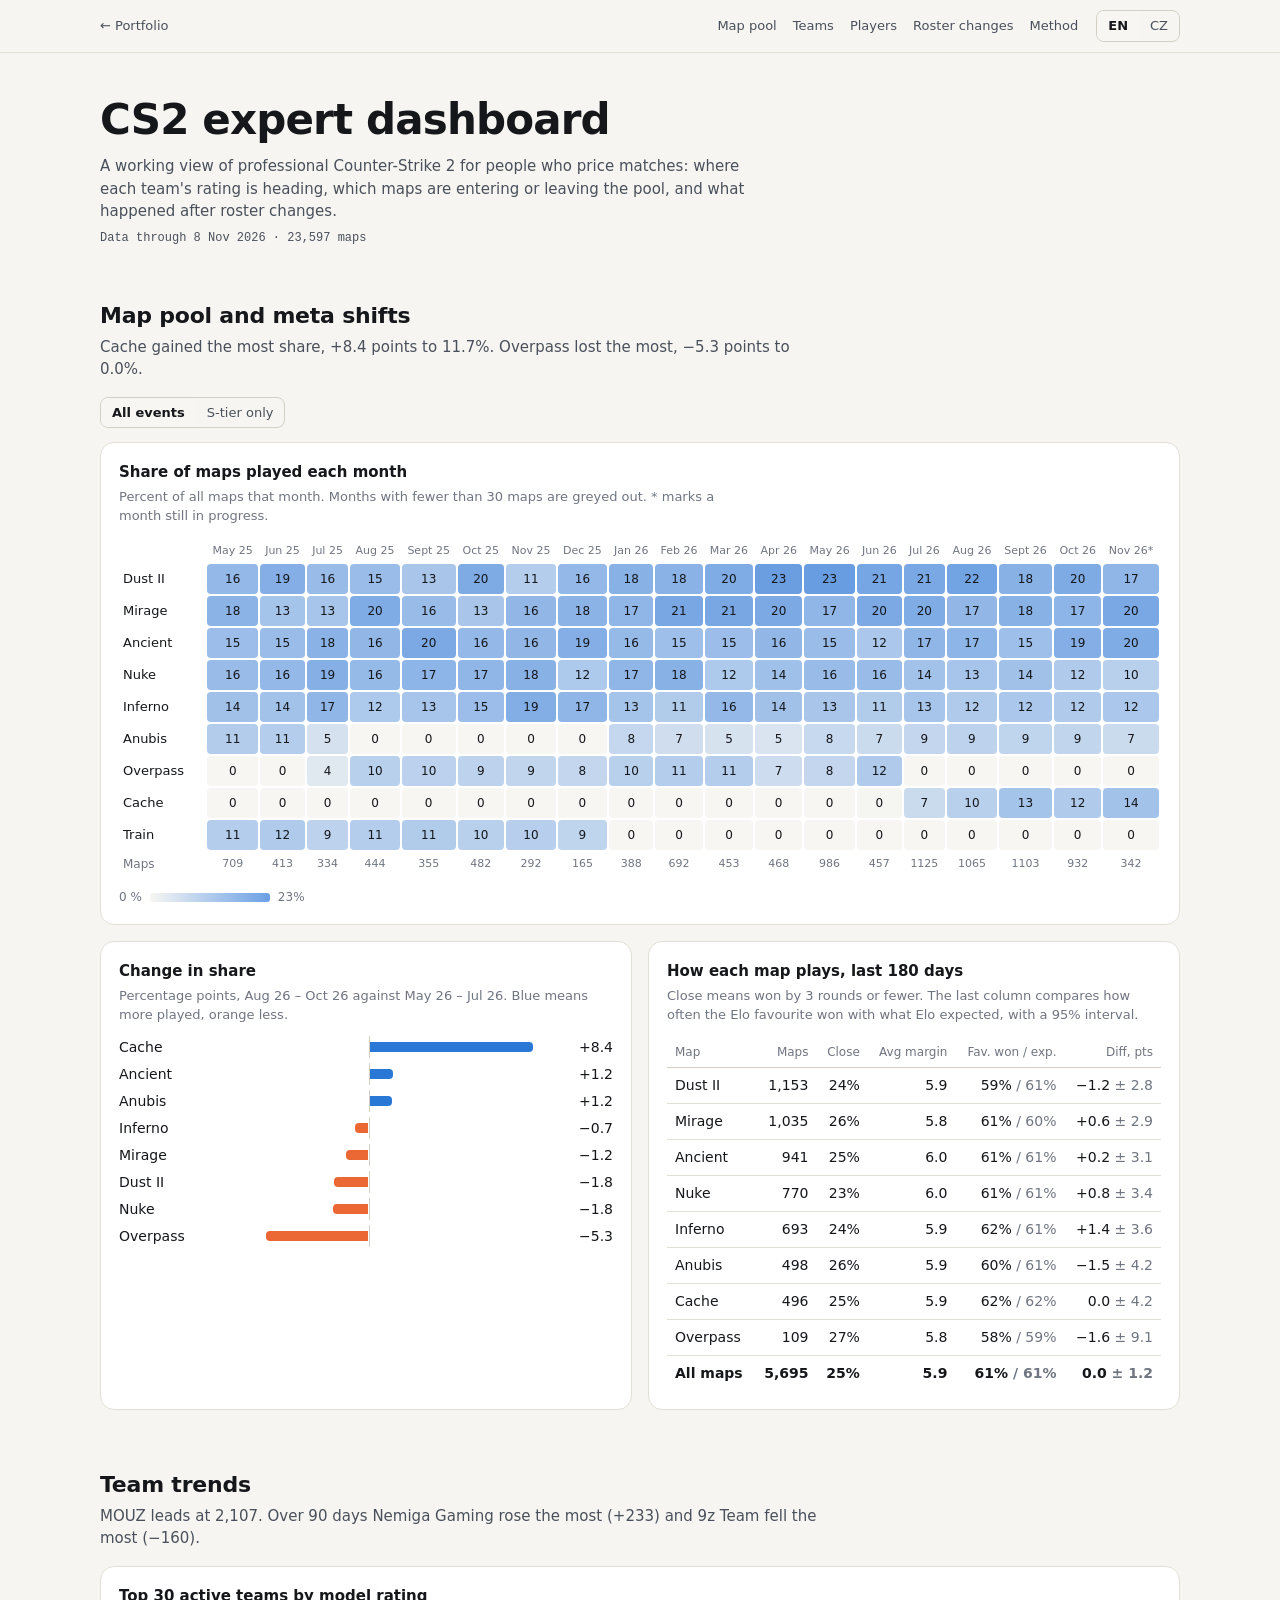
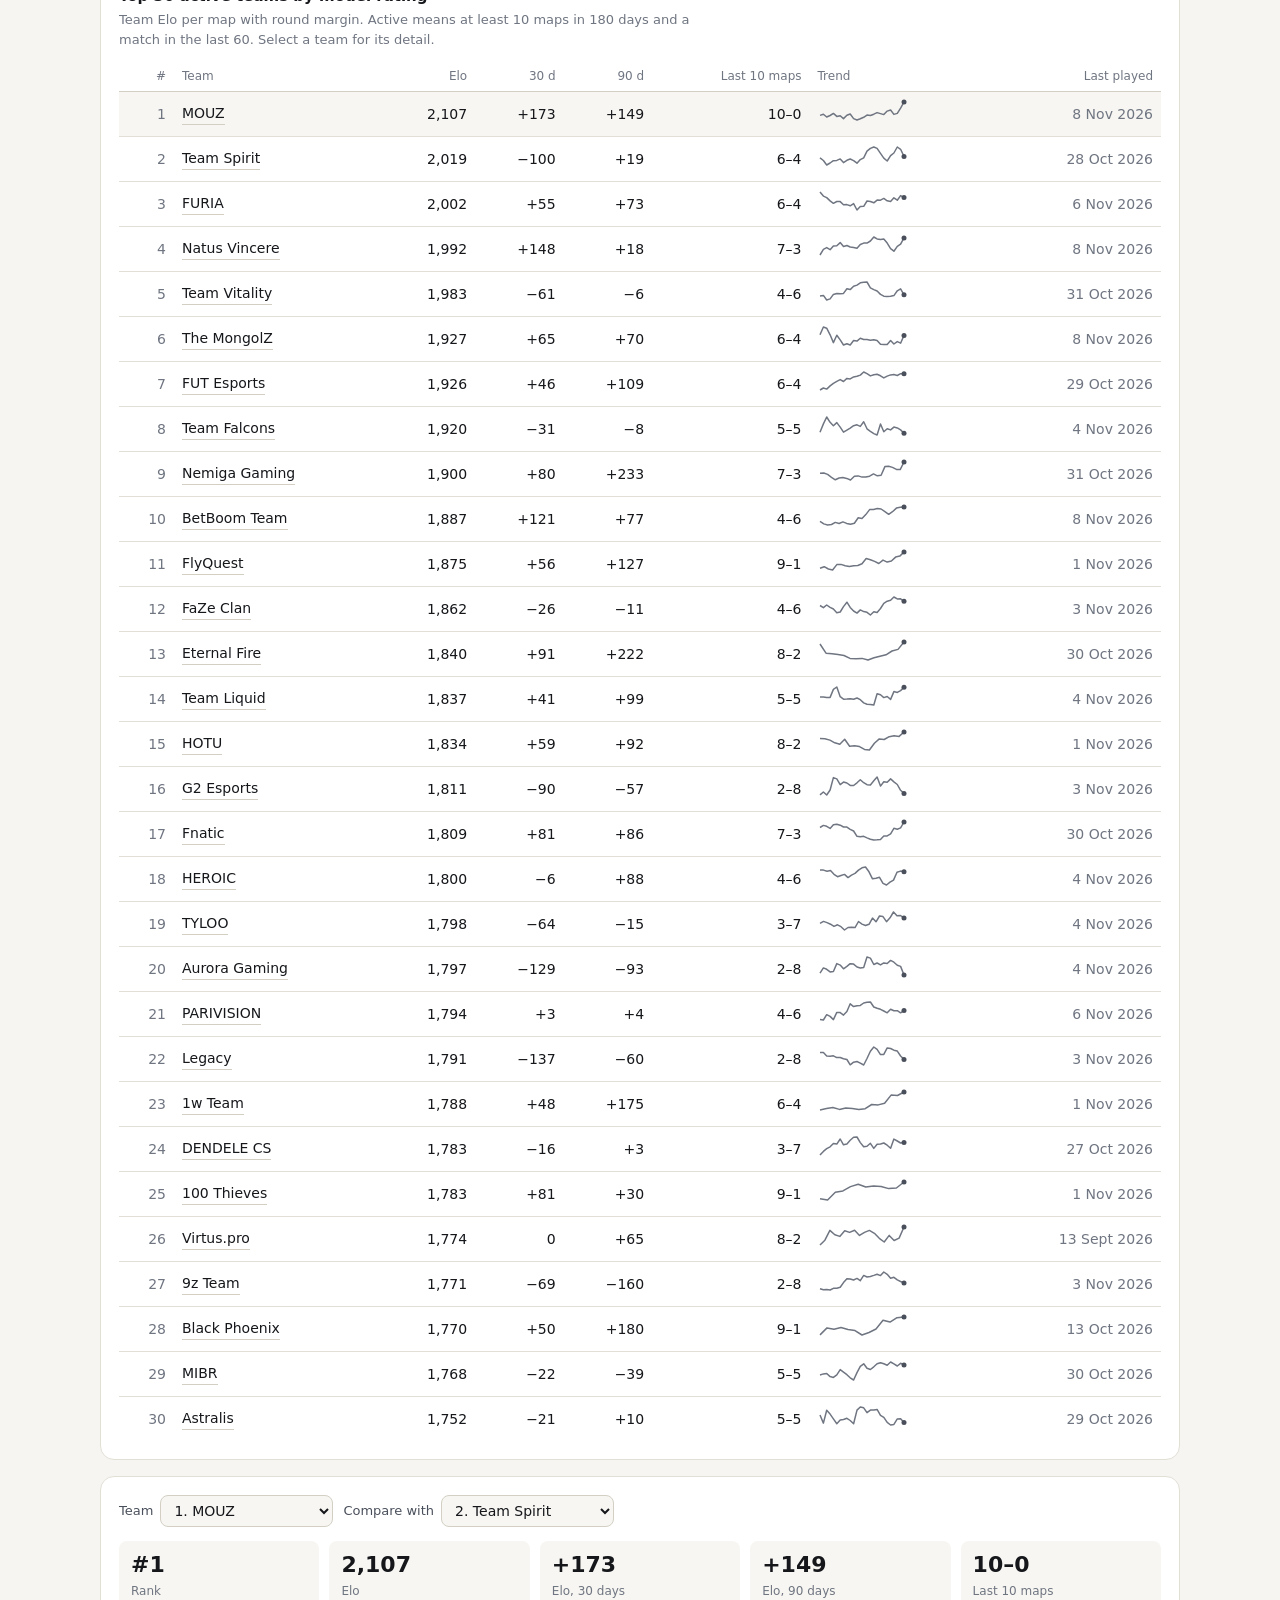
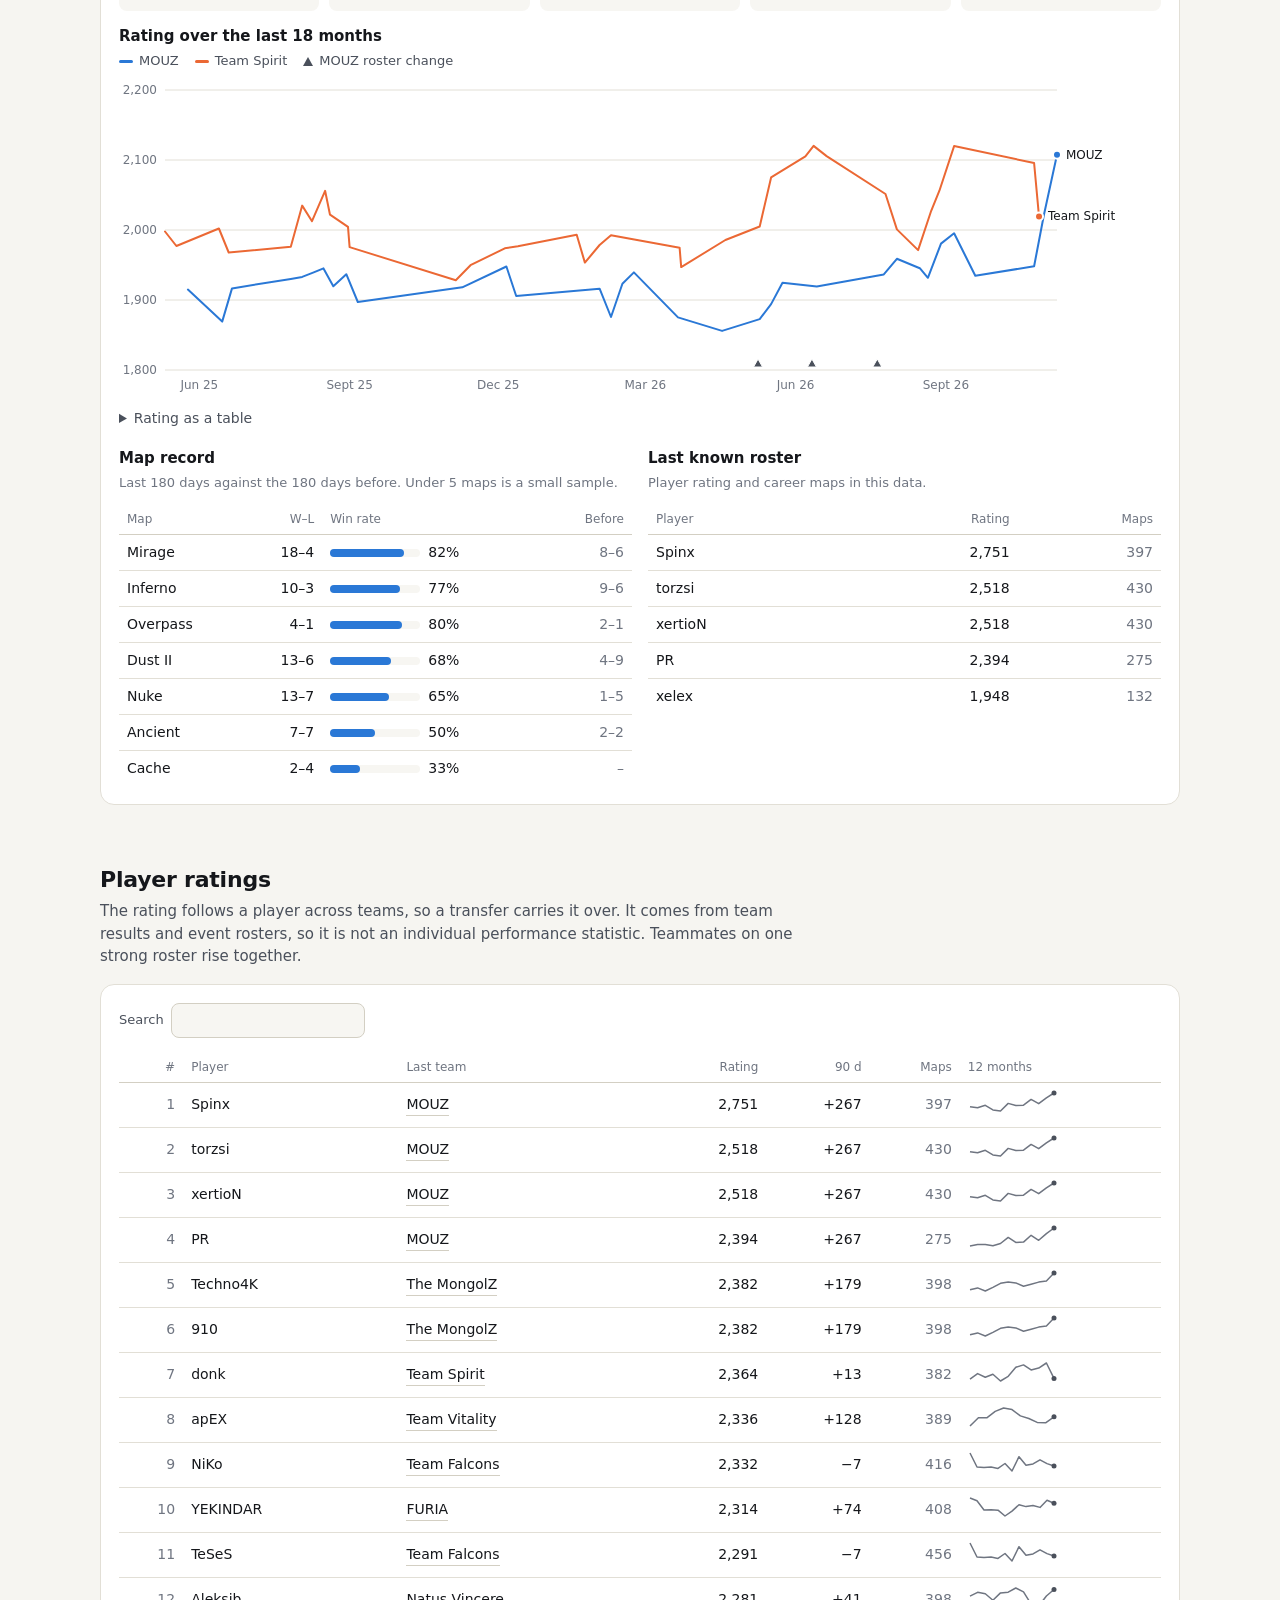
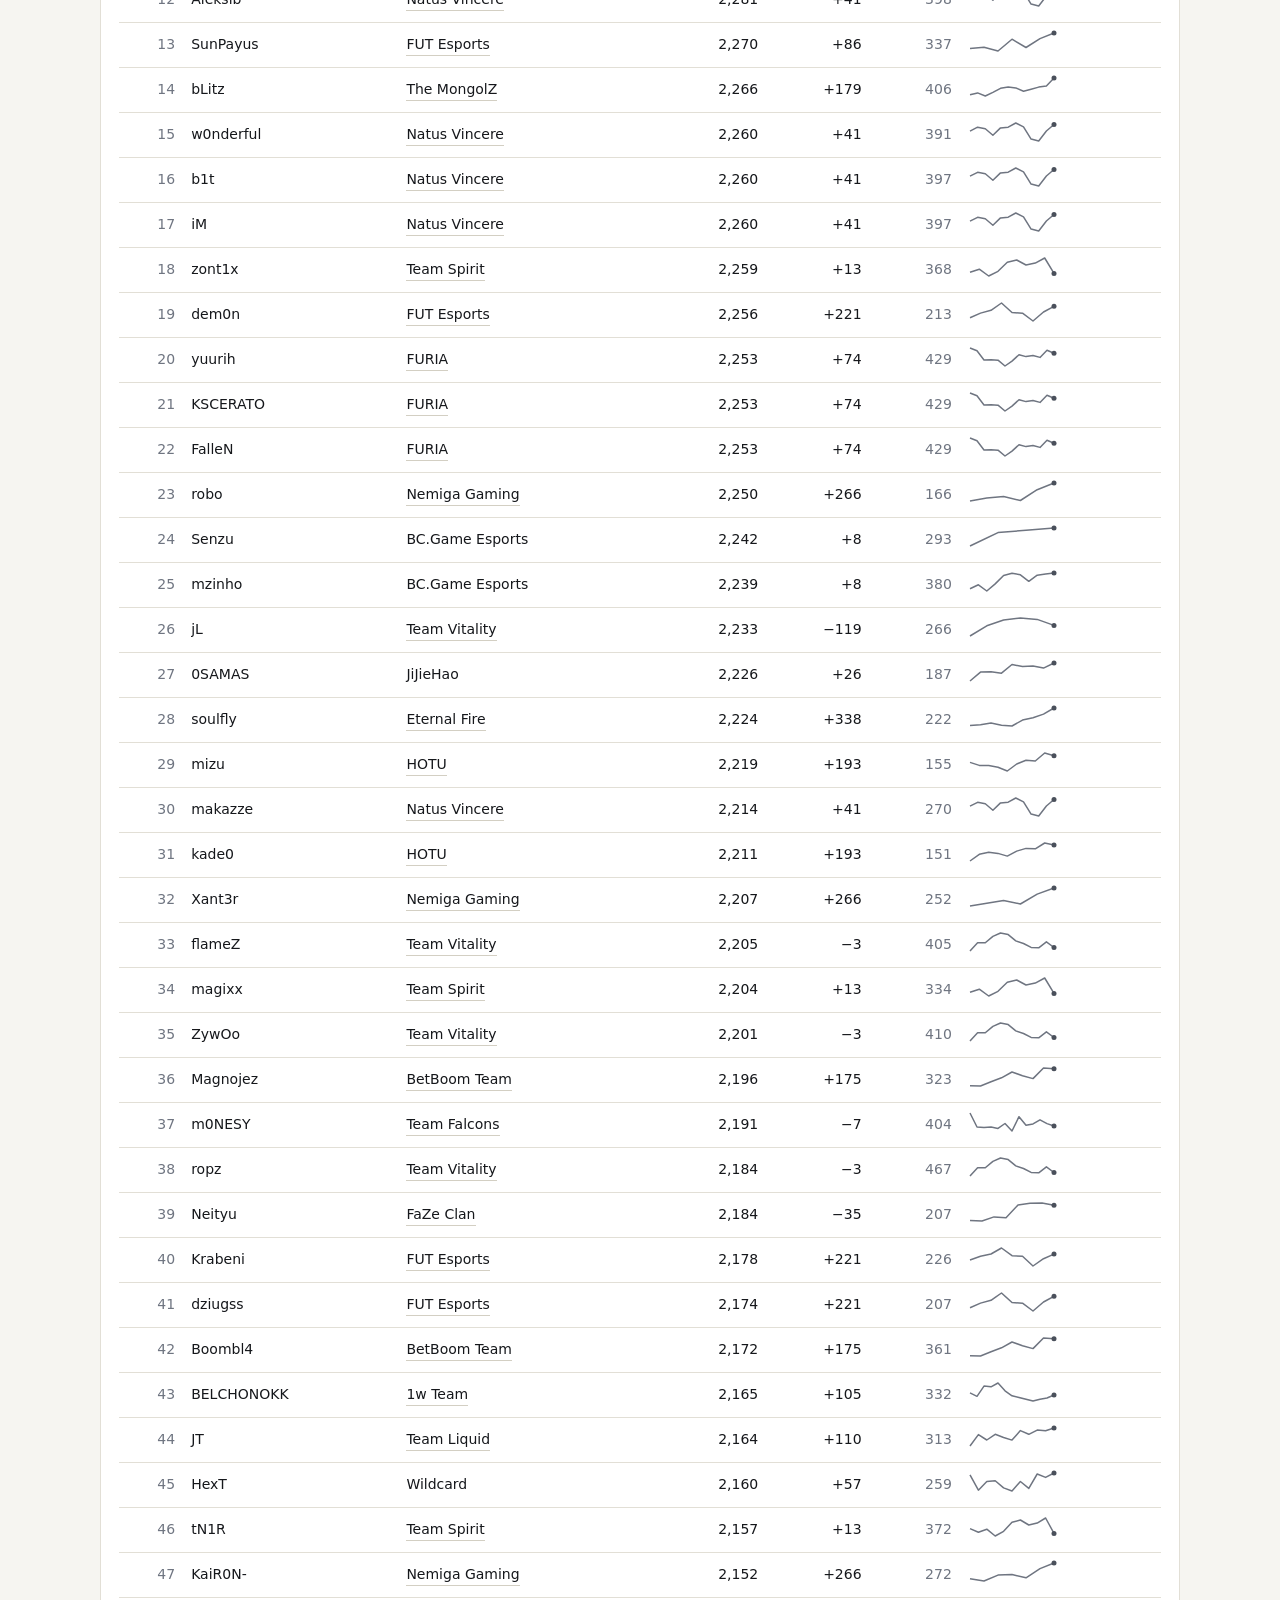
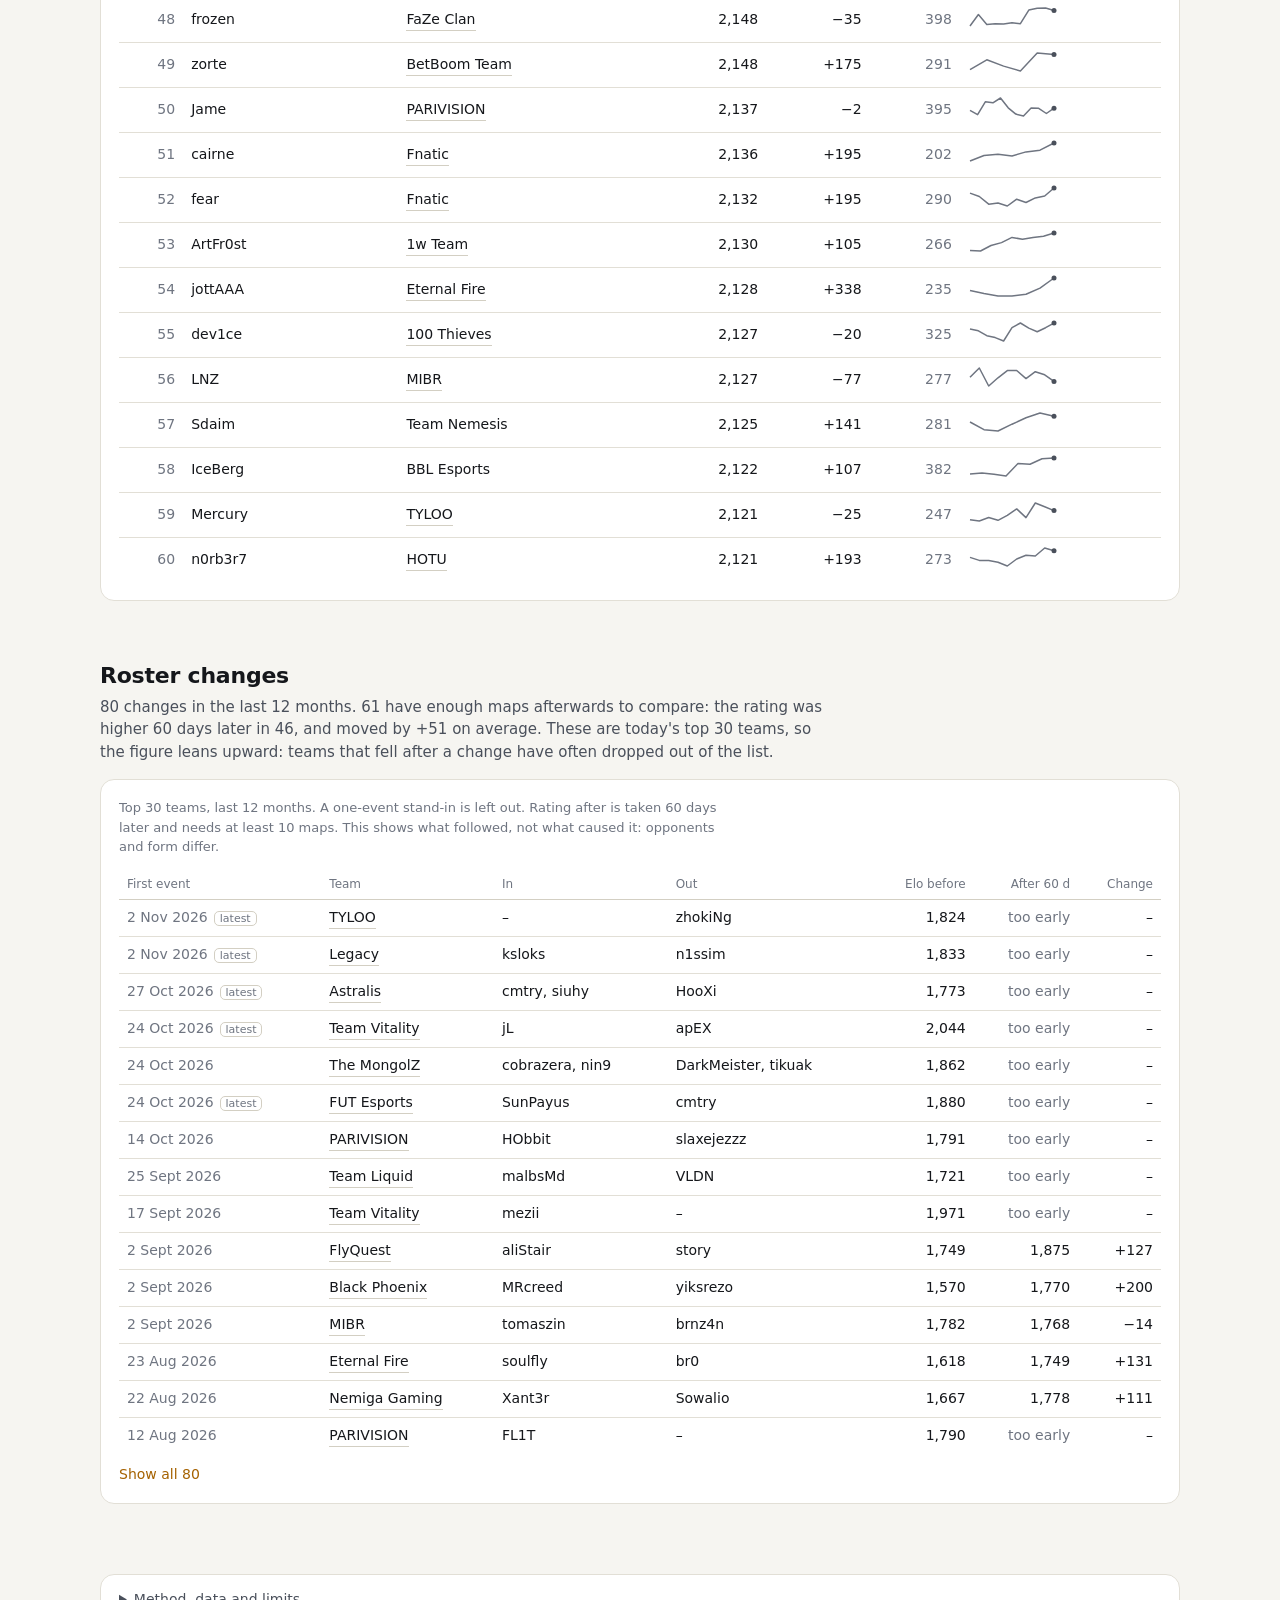
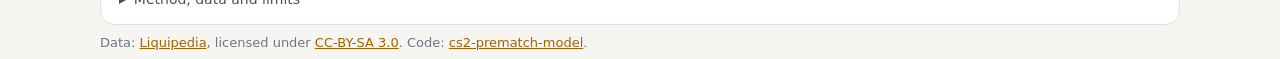
==== cs2/index.html @ ae8c4db0 "Add CS2 expert dashboard" ====
<!doctype html>
<html lang="en">
<head>
<meta charset="utf-8">
<meta name="viewport" content="width=device-width, initial-scale=1">
<title>CS2 Expert Dashboard</title>
<link rel="icon" href="data:,">
<meta name="description" content="Team trends, player ratings, roster changes and map pool shifts in professional Counter-Strike 2, built from public results.">
<style>
:root{color-scheme:dark;--bg:#0c0e12;--surface:#161a21;--surface-2:#1c212a;--line:#262c37;--line-2:#323a48;--text:#e8ebf0;--text-2:#a9b1be;--text-3:#7a8494;--accent:#ffb020;--s1:#3987e5;--s2:#d95926;--mid:#7a8494;--font:Inter,ui-sans-serif,system-ui,-apple-system,"Segoe UI",Roboto,sans-serif;--mono:"JetBrains Mono",ui-monospace,"Cascadia Code",Consolas,monospace}
@media (prefers-color-scheme:light){:root{color-scheme:light;--bg:#f6f5f1;--surface:#fff;--surface-2:#f7f6f2;--line:#e2dfd6;--line-2:#d3cfc3;--text:#15171b;--text-2:#4a505b;--text-3:#6f7581;--accent:#a56200;--s1:#2a78d6;--s2:#eb6834;--mid:#8d8a80}}
*{box-sizing:border-box}
html{scroll-behavior:smooth;scroll-padding-top:64px}
body{margin:0;background:var(--bg);color:var(--text);font:15px/1.5 var(--font);-webkit-font-smoothing:antialiased}
.en,.cs{display:inline}html.is-cs .en,html:not(.is-cs) .cs{display:none}
p.en,p.cs,div.en,div.cs{display:block}html.is-cs p.en,html.is-cs div.en,html:not(.is-cs) p.cs,html:not(.is-cs) div.cs{display:none}
a{color:var(--accent)}
.wrap{max-width:1120px;margin:0 auto;padding:0 20px}
header.bar{position:sticky;top:0;z-index:5;background:color-mix(in srgb,var(--bg) 92%,transparent);backdrop-filter:blur(8px);border-bottom:1px solid var(--line)}
.bar .wrap{display:flex;align-items:center;gap:18px;height:52px}
.bar a.back{color:var(--text-2);text-decoration:none;font-size:13px;white-space:nowrap}
.bar nav{display:flex;gap:16px;margin-left:auto;font-size:13px}.bar nav a{color:var(--text-2);text-decoration:none}.bar nav a:hover,.bar a.back:hover{color:var(--text)}
.seg{display:inline-flex;border:1px solid var(--line-2);border-radius:8px;overflow:hidden}
.seg button{all:unset;cursor:pointer;padding:5px 11px;font-size:13px;color:var(--text-2)}
.seg button[aria-pressed=true]{background:var(--surface-2);color:var(--text);font-weight:600}
.seg button:focus-visible,button.link:focus-visible,select:focus-visible,input:focus-visible,summary:focus-visible{outline:2px solid var(--accent);outline-offset:1px}
.hero{padding:44px 0 12px}
h1{font-size:clamp(28px,4.6vw,42px);line-height:1.1;margin:0 0 12px;letter-spacing:-.02em}
.hero p{max-width:70ch;color:var(--text-2);margin:0 0 8px}
.asof{font:12px var(--mono);color:var(--text-3)}
section{padding:34px 0 8px}
h2{font-size:22px;margin:0 0 4px;letter-spacing:-.01em}
.finding{color:var(--text-2);margin:0 0 16px;max-width:76ch}
h3{font-size:15px;margin:0 0 3px}
.sub{color:var(--text-3);font-size:13px;margin:0 0 12px;max-width:74ch}
.card{background:var(--surface);border:1px solid var(--line);border-radius:14px;padding:18px;margin-bottom:16px}
.two{display:grid;grid-template-columns:minmax(0,1fr) minmax(0,1fr);gap:16px}.two>.card{margin-bottom:0}.two{margin-bottom:16px}
.controls{display:flex;gap:10px;flex-wrap:wrap;align-items:center;margin-bottom:14px}
label.f{display:inline-flex;gap:7px;align-items:center;font-size:13px;color:var(--text-2)}
select,input[type=search]{background:var(--surface-2);color:var(--text);border:1px solid var(--line-2);border-radius:8px;padding:6px 9px;font:inherit;font-size:14px}
.scroll{overflow-x:auto}
table{border-collapse:collapse;width:100%;font-size:14px;font-variant-numeric:tabular-nums}
th{font-size:12px;font-weight:500;color:var(--text-3);text-align:right;padding:6px 8px;border-bottom:1px solid var(--line-2);white-space:nowrap}
td{padding:7px 8px;text-align:right;border-bottom:1px solid var(--line);white-space:nowrap}
th.l,td.l{text-align:left}tr:last-child td{border-bottom:0}
tr.sel td{background:var(--surface-2)}
tr.total td{font-weight:600;border-top:1px solid var(--line-2)}
td.mut,.mut{color:var(--text-3)}td.wrapc{white-space:normal;min-width:130px}
button.link{all:unset;cursor:pointer;color:var(--text);border-bottom:1px solid var(--line-2)}button.link:hover{border-color:var(--accent)}
.heat th,.heat td{padding:0;border:0;text-align:center}
.heat{border-collapse:separate;border-spacing:2px;font-size:12px}
.heat th{padding:3px 2px;font-size:11px}.heat th.l{text-align:left;padding-right:10px;font-size:13px;color:var(--text);font-weight:500}
.heat td{height:30px;min-width:36px;border-radius:4px;color:var(--text);cursor:default}
.heat td.low{color:var(--text-3)}.heat tfoot th{color:var(--text-3)}.heat tfoot th.l{color:var(--text-3);font-size:12px}
.scale{display:flex;align-items:center;gap:8px;font-size:12px;color:var(--text-3);margin-top:10px}.scale i{display:block;width:120px;height:9px;border-radius:3px;background:linear-gradient(90deg,var(--surface-2),color-mix(in oklab,var(--s1) 72%,var(--surface)))}
.shift{display:grid;grid-template-columns:76px 1fr 70px;gap:6px 10px;align-items:center;font-size:14px}
.shift .track{position:relative;height:16px;cursor:default}.shift .track::before{content:"";position:absolute;left:50%;top:-3px;bottom:-3px;width:1px;background:var(--line-2)}
.shift .b{position:absolute;top:3px;height:10px}.shift .up{left:calc(50% + 1px);background:var(--s1);border-radius:0 4px 4px 0}.shift .down{right:calc(50% + 1px);background:var(--s2);border-radius:4px 0 0 4px}
.shift .v{text-align:right;font-variant-numeric:tabular-nums}
.tiles{display:grid;grid-template-columns:repeat(auto-fit,minmax(130px,1fr));gap:10px;margin-bottom:14px}
.tile{background:var(--surface-2);border-radius:8px;padding:10px 12px}.tile b{display:block;font-size:22px;font-weight:600;font-variant-numeric:tabular-nums;line-height:1.25}.tile span{font-size:12px;color:var(--text-3)}
.legend{display:flex;gap:16px;flex-wrap:wrap;font-size:13px;color:var(--text-2);margin-bottom:6px}.legend i{display:inline-block;width:14px;height:3px;border-radius:2px;margin-right:6px;vertical-align:middle}.legend svg{vertical-align:-1px;margin-right:6px}
.chart{position:relative;width:100%}.chart svg{display:block;width:100%;touch-action:pan-y}
.winbar{display:inline-block;width:90px;height:8px;background:var(--surface-2);border-radius:4px;vertical-align:middle;margin-right:8px;position:relative;overflow:hidden}.winbar i{position:absolute;left:0;top:0;bottom:0;background:var(--s1);border-radius:0 4px 4px 0}
.tag{font-size:11px;border:1px solid var(--line-2);border-radius:5px;padding:0 5px;color:var(--text-3);margin-left:6px}
details{margin-top:12px;font-size:14px;color:var(--text-2)}summary{cursor:pointer;color:var(--text-2)}
details.method{background:var(--surface);border:1px solid var(--line);border-radius:14px;padding:14px 18px}details.method p{margin:10px 0;max-width:80ch}
button.more{all:unset;cursor:pointer;color:var(--accent);font-size:14px;margin-top:10px;display:inline-block}
#tip{position:fixed;z-index:20;pointer-events:none;background:var(--surface-2);border:1px solid var(--line-2);border-radius:8px;padding:7px 10px;font-size:13px;line-height:1.4;max-width:260px;display:none;box-shadow:0 8px 24px rgba(0,0,0,.3)}#tip b{font-weight:600}
footer{padding:26px 0 44px;color:var(--text-3);font-size:13px}footer p{margin:0 0 6px;max-width:82ch}
@media (max-width:760px){.two{grid-template-columns:minmax(0,1fr)}.bar nav{display:none}.bar .seg{margin-left:auto}.card{padding:14px}}
@media (prefers-reduced-motion:reduce){html{scroll-behavior:auto}}
</style>
</head>
<body>
<header class="bar"><div class="wrap">
  <a class="back" href="../"><span class="en">← Portfolio</span><span class="cs">← Portfolio</span></a>
  <nav><a href="#pool"><span class="en">Map pool</span><span class="cs">Map pool</span></a><a href="#teams"><span class="en">Teams</span><span class="cs">Týmy</span></a><a href="#players"><span class="en">Players</span><span class="cs">Hráči</span></a><a href="#moves"><span class="en">Roster changes</span><span class="cs">Změny soupisek</span></a><a href="#method"><span class="en">Method</span><span class="cs">Metoda</span></a></nav>
  <div class="seg" role="group" aria-label="Language"><button data-lang="en">EN</button><button data-lang="cs">CZ</button></div>
</div></header>
<main class="wrap">
  <div class="hero">
    <h1><span class="en">CS2 expert dashboard</span><span class="cs">CS2 dashboard pro experty</span></h1>
    <p class="en">A working view of professional Counter-Strike 2 for people who price matches: where each team's rating is heading, which maps are entering or leaving the pool, and what happened after roster changes.</p>
    <p class="cs">Pracovní přehled profesionálního Counter-Strike 2 pro lidi, kteří oceňují zápasy: kam se vyvíjí rating týmů, které mapy přicházejí a odcházejí z map poolu a co následovalo po změnách soupisek.</p>
    <p class="asof" id="asof"></p>
  </div>

  <section id="pool">
    <h2><span class="en">Map pool and meta shifts</span><span class="cs">Map pool a posuny v metě</span></h2>
    <p class="finding" id="poolFinding"></p>
    <div class="controls"><div class="seg" role="group" aria-label="Events" id="tierSeg"><button data-tier="all"><span class="en">All events</span><span class="cs">Všechny turnaje</span></button><button data-tier="s"><span class="en">S-tier only</span><span class="cs">Jen S-tier</span></button></div></div>
    <div class="card">
      <h3><span class="en">Share of maps played each month</span><span class="cs">Podíl odehraných map po měsících</span></h3>
      <p class="sub"><span class="en">Percent of all maps that month. Months with fewer than 30 maps are greyed out. * marks a month still in progress.</span><span class="cs">Procento všech map v daném měsíci. Měsíce s méně než 30 mapami jsou šedé. * značí měsíc, který ještě běží.</span></p>
      <div class="scroll"><table class="heat" id="heat"></table></div>
      <div class="scale"><span>0 %</span><i></i><span id="heatMax"></span></div>
    </div>
    <div class="two">
      <div class="card">
        <h3><span class="en">Change in share</span><span class="cs">Změna podílu</span></h3>
        <p class="sub" id="shiftSub"></p>
        <div class="shift" id="shift"></div>
      </div>
      <div class="card">
        <h3><span class="en">How each map plays, last 180 days</span><span class="cs">Jak se mapy hrají, posledních 180 dní</span></h3>
        <p class="sub"><span class="en">Close means won by 3 rounds or fewer. The last column compares how often the Elo favourite won with what Elo expected, with a 95% interval.</span><span class="cs">Těsná znamená výhru o 3 a méně kol. Poslední sloupec porovnává, jak často vyhrál favorit podle Elo proti tomu, co Elo čekalo, s 95% intervalem.</span></p>
        <div class="scroll"><table id="chars"></table></div>
      </div>
    </div>
  </section>

  <section id="teams">
    <h2><span class="en">Team trends</span><span class="cs">Vývoj týmů</span></h2>
    <p class="finding" id="teamFinding"></p>
    <div class="card">
      <h3><span class="en">Top 30 active teams by model rating</span><span class="cs">30 nejlepších aktivních týmů podle ratingu modelu</span></h3>
      <p class="sub"><span class="en">Team Elo per map with round margin. Active means at least 10 maps in 180 days and a match in the last 60. Select a team for its detail.</span><span class="cs">Týmové Elo po mapách s rozdílem kol. Aktivní znamená alespoň 10 map za 180 dní a zápas v posledních 60 dnech. Výběrem týmu otevřeš detail.</span></p>
      <div class="scroll"><table id="rank"></table></div>
    </div>
    <div class="card" id="detail">
      <div class="controls">
        <label class="f"><span class="en">Team</span><span class="cs">Tým</span> <select id="teamSel"></select></label>
        <label class="f"><span class="en">Compare with</span><span class="cs">Porovnat s</span> <select id="cmpSel"></select></label>
      </div>
      <div class="tiles" id="tiles"></div>
      <h3><span class="en">Rating over the last 18 months</span><span class="cs">Rating za posledních 18 měsíců</span></h3>
      <div class="legend" id="legend"></div>
      <div class="chart" id="chart"></div>
      <details><summary><span class="en">Rating as a table</span><span class="cs">Rating jako tabulka</span></summary><div class="scroll"><table id="chartTable"></table></div></details>
      <div class="two" style="margin:18px 0 0">
        <div><h3><span class="en">Map record</span><span class="cs">Bilance na mapách</span></h3><p class="sub"><span class="en">Last 180 days against the 180 days before. Under 5 maps is a small sample.</span><span class="cs">Posledních 180 dní proti předchozím 180. Méně než 5 map je malý vzorek.</span></p><div class="scroll"><table id="teamMaps"></table></div></div>
        <div><h3><span class="en">Last known roster</span><span class="cs">Poslední známá soupiska</span></h3><p class="sub"><span class="en">Player rating and career maps in this data.</span><span class="cs">Rating hráče a odehrané mapy v těchto datech.</span></p><div class="scroll"><table id="teamRoster"></table></div></div>
      </div>
    </div>
  </section>

  <section id="players">
    <h2><span class="en">Player ratings</span><span class="cs">Ratingy hráčů</span></h2>
    <p class="finding"><span class="en">The rating follows a player across teams, so a transfer carries it over. It comes from team results and event rosters, so it is not an individual performance statistic. Teammates on one strong roster rise together.</span><span class="cs">Rating se drží hráče i při přestupu do jiného týmu. Vzniká z týmových výsledků a soupisek na turnajích, takže to není individuální statistika výkonu. Spoluhráči ze silné soupisky rostou společně.</span></p>
    <div class="card">
      <div class="controls"><label class="f"><span class="en">Search</span><span class="cs">Hledat</span> <input type="search" id="pq" autocomplete="off"></label></div>
      <div class="scroll"><table id="ptable"></table></div>
    </div>
  </section>

  <section id="moves">
    <h2><span class="en">Roster changes</span><span class="cs">Změny soupisek</span></h2>
    <p class="finding" id="moveFinding"></p>
    <div class="card">
      <p class="sub"><span class="en">Top 30 teams, last 12 months. A one-event stand-in is left out. Rating after is taken 60 days later and needs at least 10 maps. This shows what followed, not what caused it: opponents and form differ.</span><span class="cs">30 nejlepších týmů, posledních 12 měsíců. Záskok na jeden turnaj je vynechaný. Rating po změně je o 60 dní později a vyžaduje alespoň 10 map. Ukazuje to, co následovalo, ne co to způsobilo: soupeři i forma se liší.</span></p>
      <div class="scroll"><table id="mtable"></table></div>
      <button class="more" id="moreMoves"></button>
    </div>
  </section>

  <section id="method">
    <details class="method"><summary><span class="en">Method, data and limits</span><span class="cs">Metoda, data a limity</span></summary>
      <p class="en"><b>Data.</b> Map results and event rosters from Liquipedia, S, A and B-tier events since October 2023. Figures on this page are derived from that data and are shared under CC-BY-SA 3.0.</p>
      <p class="cs"><b>Data.</b> Výsledky map a soupisky z Liquipedie, turnaje S, A a B-tier od října 2023. Čísla na této stránce jsou z těchto dat odvozená a sdílená pod licencí CC-BY-SA 3.0.</p>
      <p class="en"><b>Ratings.</b> The same team and player ratings that feed the pre-match model in the project. Team Elo uses K=32 scaled by round margin. Player ratings use K=64 and the event roster.</p>
      <p class="cs"><b>Ratingy.</b> Stejné týmové a hráčské ratingy, které vstupují do předzápasového modelu v projektu. Týmové Elo používá K=32 škálované rozdílem kol. Hráčské ratingy používají K=64 a soupisku na turnaji.</p>
      <p class="en"><b>What is missing.</b> No rounds, kills, ADR, economy, utility or CT and T sides, because this data has only map scores and rosters. Those need premium match data. Lower-tier teams can hold inflated ratings when they rarely meet the top teams.</p>
      <p class="cs"><b>Co chybí.</b> Žádná kola, killy, ADR, ekonomika, utility ani strany CT a T, protože tato data mají jen skóre map a soupisky. Na to jsou potřeba prémiová data ze zápasů. Týmy z nižších soutěží mohou mít nafouknutý rating, pokud se s nejlepšími potkávají málo.</p>
      <p class="en"><b>Snapshot.</b> A static page generated from the project by <code>cs2_expert_data.py</code>. Research only, not betting advice.</p>
      <p class="cs"><b>Snímek.</b> Statická stránka vygenerovaná z projektu skriptem <code>cs2_expert_data.py</code>. Jde o výzkum, ne o sázkové doporučení.</p>
    </details>
  </section>
</main>
<footer class="wrap">
  <p><span class="en">Data: <a href="https://liquipedia.net/counterstrike/" rel="noopener">Liquipedia</a>, licensed under <a href="https://creativecommons.org/licenses/by-sa/3.0/" rel="noopener">CC-BY-SA 3.0</a>. Code: <a href="https://github.com/ZdenekBudicek/cs2-prematch-model" rel="noopener">cs2-prematch-model</a>.</span><span class="cs">Data: <a href="https://liquipedia.net/counterstrike/" rel="noopener">Liquipedia</a>, licence <a href="https://creativecommons.org/licenses/by-sa/3.0/" rel="noopener">CC-BY-SA 3.0</a>. Kód: <a href="https://github.com/ZdenekBudicek/cs2-prematch-model" rel="noopener">cs2-prematch-model</a>.</span></p>
</footer>
<div id="tip" role="status"></div>
<script src="expert_data.js"></script>
<script>
(() => {
const D = window.CS2_EXPERT, $ = (id) => document.getElementById(id);
const store = { get(k) { try { return localStorage.getItem(k); } catch (e) { return null; } }, set(k, v) { try { localStorage.setItem(k, v); } catch (e) {} } };
const qs = new URLSearchParams(location.search);
const S = { lang: qs.get('lang') === 'cs' ? 'cs' : qs.get('lang') === 'en' ? 'en' : (store.get('cs2-lang') === 'cs' ? 'cs' : 'en'), tier: 'all', team: D.teams[0].name, cmp: D.teams[1].name, q: '', allMoves: false };
const t = (en, cs) => (S.lang === 'cs' ? cs : en);
const loc = () => (S.lang === 'cs' ? 'cs-CZ' : 'en-GB');
const esc = (s) => String(s).replace(/[&<>"']/g, (c) => ({ '&': '&amp;', '<': '&lt;', '>': '&gt;', '"': '&quot;', "'": '&#39;' }[c]));
const num = (v, d = 0) => v.toLocaleString(loc(), { minimumFractionDigits: d, maximumFractionDigits: d });
const signed = (v, d = 0) => { if (v == null) return '–'; const r = Number(v.toFixed(d)); return r === 0 ? num(0, d) : (r > 0 ? '+' : '−') + num(Math.abs(r), d); };
const pct = (v, d = 0) => num(v * 100, d) + (S.lang === 'cs' ? ' %' : '%');
const day = (iso) => new Date(iso + 'T00:00:00Z').toLocaleDateString(loc(), { day: 'numeric', month: 'short', year: 'numeric', timeZone: 'UTC' });
const mon = (ym) => new Date(ym + '-01T00:00:00Z').toLocaleDateString(loc(), { month: 'short', year: '2-digit', timeZone: 'UTC' });
const team = (n) => D.teams.find((x) => x.name === n);
const css = (v) => getComputedStyle(document.documentElement).getPropertyValue(v).trim();

const tip = $('tip');
const showTip = (html, x, y) => { tip.innerHTML = html; tip.style.display = 'block'; const r = tip.getBoundingClientRect(); tip.style.left = Math.max(8, Math.min(x + 14, innerWidth - r.width - 8)) + 'px'; tip.style.top = Math.max(8, Math.min(y + 14, innerHeight - r.height - 8)) + 'px'; };
const hideTip = () => { tip.style.display = 'none'; };
document.addEventListener('pointermove', (e) => { const el = e.target.closest && e.target.closest('[data-tip]'); if (el) showTip(el.dataset.tip, e.clientX, e.clientY); else if (!e.target.closest || !e.target.closest('.chart')) hideTip(); });

const spark = (vals, w = 90, h = 24) => {
  if (!vals || vals.length < 2) return '';
  const lo = Math.min(...vals), hi = Math.max(...vals), span = hi - lo || 1;
  const pts = vals.map((v, i) => [2 + i * (w - 6) / (vals.length - 1), h - 3 - (v - lo) / span * (h - 6)]);
  const end = pts[pts.length - 1];
  return `<svg width="${w}" height="${h}" viewBox="0 0 ${w} ${h}" aria-hidden="true"><polyline fill="none" stroke="var(--text-3)" stroke-width="1.5" stroke-linejoin="round" points="${pts.map((p) => p.map((x) => x.toFixed(1)).join(',')).join(' ')}"/><circle cx="${end[0].toFixed(1)}" cy="${end[1].toFixed(1)}" r="2.5" fill="var(--text-2)"/></svg>`;
};

function renderPool() {
  const M = D.meta[S.tier];
  document.querySelectorAll('#tierSeg button').forEach((b) => b.setAttribute('aria-pressed', b.dataset.tier === S.tier));
  const shares = M.maps.map((m) => M.cells[m].map((c, i) => (M.totals[i] ? c / M.totals[i] : 0)));
  const max = Math.max(...shares.flat().filter((v, i) => M.totals[i % D.months.length] >= 30));
  const short = (m) => (S.lang === 'cs' ? `${Number(m.slice(5))}/${m.slice(2, 4)}` : mon(m));
  const head = D.months.map((m) => `<th>${esc(short(m))}${m === D.partial_month ? '*' : ''}</th>`).join('');
  const body = M.maps.map((m, r) => `<tr><th class="l" scope="row">${esc(m)}</th>${D.months.map((mo, i) => {
    const low = M.totals[i] < 30, v = shares[r][i];
    const bg = low ? 'var(--surface-2)' : `color-mix(in oklab,var(--s1) ${Math.round(Math.min(v / max, 1) * 72)}%,var(--surface-2))`;
    return `<td class="${low ? 'low' : ''}" style="background:${bg}" data-tip="<b>${esc(m)}</b>, ${esc(mon(mo))}<br>${pct(v, 1)} · ${M.cells[m][i]} / ${M.totals[i]} ${t('maps', 'map')}">${M.totals[i] ? num(v * 100) : ''}</td>`;
  }).join('')}</tr>`).join('');
  $('heat').innerHTML = `<thead><tr><th></th>${head}</tr></thead><tbody>${body}</tbody><tfoot><tr><th class="l">${t('Maps', 'Map')}</th>${M.totals.map((n) => `<th>${n}</th>`).join('')}</tr></tfoot>`;
  $('heatMax').textContent = pct(max);

  const rows = M.shift.filter((s) => s.recent || s.prev).map((s) => ({ ...s, d: (s.recent - s.prev) * 100 }));
  const big = Math.max(...rows.map((s) => Math.abs(s.d)), 1);
  $('shift').innerHTML = rows.map((s) => `<div>${esc(s.map)}</div><div class="track" data-tip="<b>${esc(s.map)}</b><br>${pct(s.prev, 1)} → ${pct(s.recent, 1)}<br>${s.n_prev} → ${s.n_recent} ${t('maps', 'map')}"><div class="b ${s.d >= 0 ? 'up' : 'down'}" style="width:calc(${(Math.abs(s.d) / big * 50).toFixed(1)}% - 1px)"></div></div><div class="v">${signed(s.d, 1)}</div>`).join('');
  const span = (a) => `${mon(a[0])} – ${mon(a[a.length - 1])}`;
  $('shiftSub').textContent = t(`Percentage points, ${span(M.recent_months)} against ${span(M.prev_months)}. Blue means more played, orange less.`, `Procentní body, ${span(M.recent_months)} proti ${span(M.prev_months)}. Modrá znamená častěji hranou, oranžová méně.`);
  const up = rows[0], down = rows[rows.length - 1];
  $('poolFinding').textContent = t(`${up.map} gained the most share, ${signed(up.d, 1)} points to ${pct(up.recent, 1)}. ${down.map} lost the most, ${signed(down.d, 1)} points to ${pct(down.recent, 1)}.`, `Nejvíc získala mapa ${up.map}, ${signed(up.d, 1)} bodu na ${pct(up.recent, 1)}. Nejvíc ztratila mapa ${down.map}, ${signed(down.d, 1)} bodu na ${pct(down.recent, 1)}.`);

  const line = (c, name, cls = '') => `<tr class="${cls}"><td class="l">${esc(name)}</td><td>${num(c.n)}</td><td>${pct(c.close)}</td><td>${num(c.margin, 1)}</td><td>${pct(c.fav)} <span class="mut">/ ${pct(c.expected)}</span></td><td data-tip="${t('Won minus expected, 95% interval', 'Výhry minus očekávání, 95% interval')}: ± ${num(c.ci * 100, 1)}">${signed((c.fav - c.expected) * 100, 1)} <span class="mut">± ${num(c.ci * 100, 1)}</span></td></tr>`;
  $('chars').innerHTML = `<thead><tr><th class="l">${t('Map', 'Mapa')}</th><th>${t('Maps', 'Map')}</th><th>${t('Close', 'Těsné')}</th><th>${t('Avg margin', 'Prům. rozdíl')}</th><th>${t('Fav. won / exp.', 'Favorit / oček.')}</th><th>${t('Diff, pts', 'Rozdíl, b.')}</th></tr></thead><tbody>${M.character.map((c) => line(c, c.map)).join('')}${line(M.overall, t('All maps', 'Všechny mapy'), 'total')}</tbody>`;
}

function renderRank() {
  const movers = D.teams.filter((x) => x.d90 != null).sort((a, b) => b.d90 - a.d90);
  const up = movers[0], down = movers[movers.length - 1];
  $('teamFinding').textContent = t(`${D.teams[0].name} leads at ${num(D.teams[0].elo)}. Over 90 days ${up.name} rose the most (${signed(up.d90)}) and ${down.name} fell the most (${signed(down.d90)}).`, `Vede ${D.teams[0].name} s ratingem ${num(D.teams[0].elo)}. Za 90 dní nejvíc vyrostl tým ${up.name} (${signed(up.d90)}) a nejvíc klesl ${down.name} (${signed(down.d90)}).`);
  $('rank').innerHTML = `<thead><tr><th>#</th><th class="l">${t('Team', 'Tým')}</th><th>Elo</th><th>30 ${t('d', 'd')}</th><th>90 ${t('d', 'd')}</th><th>${t('Last 10 maps', 'Posl. 10 map')}</th><th class="l">${t('Trend', 'Trend')}</th><th>${t('Last played', 'Naposledy')}</th></tr></thead><tbody>${D.teams.map((x) => `<tr class="${x.name === S.team ? 'sel' : ''}"><td class="mut">${x.rank}</td><td class="l"><button class="link" data-team="${esc(x.name)}">${esc(x.name)}</button></td><td>${num(x.elo)}</td><td>${signed(x.d30)}</td><td>${signed(x.d90)}</td><td>${x.form[0]}–${x.form[1] - x.form[0]}</td><td class="l">${spark(x.hist.slice(-26).map((h) => h[1]))}</td><td class="mut">${esc(day(x.last))}</td></tr>`).join('')}</tbody>`;
}

function lineChart(el, series, marks) {
  el.innerHTML = '';
  const W = Math.max(el.clientWidth, 300), H = W < 520 ? 260 : 320, m = { l: 46, r: W < 620 ? 12 : 104, t: 14, b: 26 };
  const ms = (d) => Date.parse(d + 'T00:00:00Z');
  const all = series.flatMap((s) => s.pts), xs = all.map((p) => ms(p[0])), ys = all.map((p) => p[1]);
  const t0 = Math.min(...xs), t1 = Math.max(...xs), yl = Math.min(...ys), yh = Math.max(...ys);
  const step = [20, 25, 50, 100, 200, 250].find((s) => (yh - yl) / s <= 5) || 500;
  const y0 = Math.floor(yl / step) * step, y1 = Math.ceil(yh / step) * step;
  const X = (v) => m.l + (v - t0) / (t1 - t0 || 1) * (W - m.l - m.r), Y = (v) => H - m.b - (v - y0) / (y1 - y0 || 1) * (H - m.t - m.b);
  let g = '';
  for (let v = y0; v <= y1 + 1e-6; v += step) g += `<line x1="${m.l}" x2="${W - m.r}" y1="${Y(v)}" y2="${Y(v)}" stroke="var(--line)"/><text x="${m.l - 8}" y="${Y(v) + 4}" text-anchor="end" font-size="12" fill="var(--text-3)">${num(v)}</text>`;
  const d0 = new Date(t0); let tick = Date.UTC(d0.getUTCFullYear(), d0.getUTCMonth() + 1, 1);
  const gap = W < 520 ? 6 : 3; let c = 0;
  for (; tick <= t1; tick = Date.UTC(new Date(tick).getUTCFullYear(), new Date(tick).getUTCMonth() + 1, 1), c++) {
    if (c % gap) continue;
    g += `<text x="${X(tick)}" y="${H - 7}" text-anchor="middle" font-size="12" fill="var(--text-3)">${esc(new Date(tick).toLocaleDateString(loc(), { month: 'short', year: '2-digit', timeZone: 'UTC' }))}</text>`;
  }
  const paths = series.map((s) => `<polyline fill="none" stroke="${s.color}" stroke-width="2" stroke-linejoin="round" stroke-linecap="round" points="${s.pts.map((p) => X(ms(p[0])).toFixed(1) + ',' + Y(p[1]).toFixed(1)).join(' ')}"/>`).join('');
  const ends = series.map((s) => { const p = s.pts[s.pts.length - 1]; return { s, x: X(ms(p[0])), y: Y(p[1]) }; }).sort((a, b) => a.y - b.y);
  if (ends.length === 2 && ends[1].y - ends[0].y < 16) { const mid = (ends[0].y + ends[1].y) / 2; ends[0].ty = mid - 8; ends[1].ty = mid + 8; }
  const dots = ends.map((e) => `<circle cx="${e.x}" cy="${e.y}" r="4" fill="${e.s.color}" stroke="var(--surface)" stroke-width="2"/>` + (W >= 620 ? `<text x="${e.x + 9}" y="${(e.ty || e.y) + 4}" font-size="12" fill="var(--text)">${esc(e.s.name.length > 13 ? e.s.name.slice(0, 12) + '…' : e.s.name)}</text>` : '')).join('');
  const base = H - m.b - 7;
  const mk = marks.filter((a) => ms(a.day) >= t0).map((a) => { const x = X(ms(a.day)); return `<path d="M${x - 4.5} ${base + 4} L${x + 4.5} ${base + 4} L${x} ${base - 4} Z" fill="var(--text-2)" stroke="var(--surface)" stroke-width="1"/>`; }).join('');
  el.innerHTML = `<svg viewBox="0 0 ${W} ${H}" height="${H}" role="img" aria-label="${esc(t('Team rating over time', 'Vývoj ratingu týmu'))}">${g}${paths}${mk}${dots}<line id="cx" y1="${m.t}" y2="${H - m.b}" stroke="var(--line-2)" visibility="hidden"/><g id="cd"></g><rect x="${m.l}" y="${m.t}" width="${W - m.l - m.r}" height="${H - m.t - m.b}" fill="transparent"/></svg>`;
  const svg = el.firstChild, line = svg.querySelector('#cx'), cd = svg.querySelector('#cd');
  const move = (e) => {
    const b = svg.getBoundingClientRect(), px = (e.clientX - b.left) * (W / b.width);
    const when = t0 + (Math.max(m.l, Math.min(W - m.r, px)) - m.l) / (W - m.l - m.r) * (t1 - t0);
    const rows = series.map((s) => { let best = null; for (const p of s.pts) if (ms(p[0]) <= when) best = p; return best && { s, p: best }; }).filter(Boolean);
    line.setAttribute('x1', X(when)); line.setAttribute('x2', X(when)); line.setAttribute('visibility', 'visible');
    cd.innerHTML = rows.map((r) => `<circle cx="${X(ms(r.p[0]))}" cy="${Y(r.p[1])}" r="4" fill="${r.s.color}" stroke="var(--surface)" stroke-width="2"/>`).join('');
    const near = marks.filter((a) => Math.abs(ms(a.day) - when) < 6 * 864e5);
    const label = new Date(when).toLocaleDateString(loc(), { day: 'numeric', month: 'short', year: 'numeric', timeZone: 'UTC' });
    showTip(`<b>${esc(label)}</b>` + rows.map((r) => `<br>${esc(r.s.name)}: ${num(r.p[1])}`).join('') + near.map((a) => `<br>${esc(moveText(a))}`).join(''), e.clientX, e.clientY);
  };
  svg.addEventListener('pointermove', move);
  svg.addEventListener('pointerleave', () => { line.setAttribute('visibility', 'hidden'); cd.innerHTML = ''; hideTip(); });
}
const moveText = (a) => [a.joined.length ? t('In: ', 'Přišli: ') + a.joined.join(', ') : '', a.left.length ? t('Out: ', 'Odešli: ') + a.left.join(', ') : ''].filter(Boolean).join(' · ');

function renderChart() {
  const a = team(S.team), b = S.cmp && S.cmp !== S.team ? team(S.cmp) : null;
  const series = [{ name: a.name, color: css('--s1'), pts: a.hist }];
  if (b) series.push({ name: b.name, color: css('--s2'), pts: b.hist });
  $('legend').innerHTML = series.map((s) => `<span><i style="background:${s.color}"></i>${esc(s.name)}</span>`).join('') + (a.moves.length ? `<span><svg width="10" height="9" aria-hidden="true"><path d="M0 9 L10 9 L5 0 Z" fill="var(--text-2)"/></svg>${esc(t(a.name + ' roster change', 'změna soupisky ' + a.name))}</span>` : '');
  lineChart($('chart'), series, a.moves);
  const lastByMonth = (x) => { const o = {}; x.hist.forEach((h) => { o[h[0].slice(0, 7)] = h[1]; }); return o; };
  const ma = lastByMonth(a), mb = b ? lastByMonth(b) : {}, keys = [...new Set([...Object.keys(ma), ...Object.keys(mb)])].sort();
  $('chartTable').innerHTML = `<thead><tr><th class="l">${t('Month', 'Měsíc')}</th><th>${esc(a.name)}</th>${b ? `<th>${esc(b.name)}</th>` : ''}</tr></thead><tbody>${keys.map((k) => `<tr><td class="l">${esc(mon(k))}</td><td>${ma[k] != null ? num(ma[k]) : '–'}</td>${b ? `<td>${mb[k] != null ? num(mb[k]) : '–'}</td>` : ''}</tr>`).join('')}</tbody>`;
}

function renderTeam() {
  const x = team(S.team);
  const opt = (sel, none) => (none ? `<option value="">${t('Nobody', 'Nikdo')}</option>` : '') + D.teams.map((v) => `<option value="${esc(v.name)}"${v.name === sel ? ' selected' : ''}>${v.rank}. ${esc(v.name)}</option>`).join('');
  $('teamSel').innerHTML = opt(S.team); $('cmpSel').innerHTML = opt(S.cmp, true);
  const tiles = [[`#${x.rank}`, t('Rank', 'Pořadí')], [num(x.elo), 'Elo'], [signed(x.d30), t('Elo, 30 days', 'Elo, 30 dní')], [signed(x.d90), t('Elo, 90 days', 'Elo, 90 dní')], [`${x.form[0]}–${x.form[1] - x.form[0]}`, t('Last 10 maps', 'Posledních 10 map')]];
  $('tiles').innerHTML = tiles.map((v) => `<div class="tile"><b>${esc(v[0])}</b><span>${esc(v[1])}</span></div>`).join('');
  renderChart();
  $('teamMaps').innerHTML = `<thead><tr><th class="l">${t('Map', 'Mapa')}</th><th>${t('W–L', 'V–P')}</th><th class="l">${t('Win rate', 'Úspěšnost')}</th><th>${t('Before', 'Předtím')}</th></tr></thead><tbody>${x.maps.map((r) => { const small = r.n < 5; return `<tr><td class="l">${esc(r.map)}${small ? `<span class="tag">${t('small', 'malý')}</span>` : ''}</td><td>${r.w}–${r.n - r.w}</td><td class="l"><span class="winbar"><i style="width:${(r.w / r.n * 100).toFixed(0)}%"></i></span>${pct(r.w / r.n)}</td><td class="mut">${r.old_n ? `${r.old_w}–${r.old_n - r.old_w}` : '–'}</td></tr>`; }).join('') || `<tr><td class="l mut" colspan="4">${t('No maps in this window', 'V tomto období žádné mapy')}</td></tr>`}</tbody>`;
  $('teamRoster').innerHTML = `<thead><tr><th class="l">${t('Player', 'Hráč')}</th><th>${t('Rating', 'Rating')}</th><th>${t('Maps', 'Map')}</th></tr></thead><tbody>${x.roster.map((r) => `<tr><td class="l">${esc(r.p)}</td><td>${num(r.r)}</td><td class="mut">${num(r.maps)}</td></tr>`).join('') || `<tr><td class="l mut" colspan="3">${t('Roster not known', 'Soupiska není známá')}</td></tr>`}</tbody>`;
}

function renderPlayers() {
  const q = S.q.trim().toLowerCase();
  const rows = D.players.filter((p) => !q || p.p.toLowerCase().includes(q) || p.team.toLowerCase().includes(q));
  $('ptable').innerHTML = `<thead><tr><th>#</th><th class="l">${t('Player', 'Hráč')}</th><th class="l">${t('Last team', 'Poslední tým')}</th><th>${t('Rating', 'Rating')}</th><th>90 ${t('d', 'd')}</th><th>${t('Maps', 'Map')}</th><th class="l">${t('12 months', '12 měsíců')}</th></tr></thead><tbody>${rows.map((p) => `<tr><td class="mut">${p.rank}</td><td class="l">${esc(p.p)}</td><td class="l">${team(p.team) ? `<button class="link" data-team="${esc(p.team)}">${esc(p.team)}</button>` : esc(p.team)}</td><td>${num(p.r)}</td><td>${signed(p.d90)}</td><td class="mut">${num(p.maps)}</td><td class="l">${spark(p.spark)}</td></tr>`).join('') || `<tr><td class="l mut" colspan="7">${t('No match', 'Nic nenalezeno')}</td></tr>`}</tbody>`;
}

function renderMoves() {
  const done = D.moves.filter((m) => m.after != null && m.before != null), rose = done.filter((m) => m.after > m.before).length;
  const avg = done.length ? done.reduce((a, m) => a + m.after - m.before, 0) / done.length : 0;
  $('moveFinding').textContent = t(`${D.moves.length} changes in the last 12 months. ${done.length} have enough maps afterwards to compare: the rating was higher 60 days later in ${rose}, and moved by ${signed(avg)} on average. These are today's top 30 teams, so the figure leans upward: teams that fell after a change have often dropped out of the list.`, `Za posledních 12 měsíců ${D.moves.length} změn. U ${done.length} je potom dost map na srovnání: rating byl po 60 dnech vyšší u ${rose} a v průměru se změnil o ${signed(avg)}. Jde o dnešních 30 nejlepších týmů, takže číslo je nadhodnocené: týmy, které po změně klesly, v seznamu často už nejsou.`);
  const rows = S.allMoves ? D.moves : D.moves.slice(0, 15);
  $('mtable').innerHTML = `<thead><tr><th class="l">${t('First event', 'První turnaj')}</th><th class="l">${t('Team', 'Tým')}</th><th class="l">${t('In', 'Přišli')}</th><th class="l">${t('Out', 'Odešli')}</th><th>${t('Elo before', 'Elo před')}</th><th>${t('After 60 d', 'Po 60 d')}</th><th>${t('Change', 'Změna')}</th></tr></thead><tbody>${rows.map((m) => `<tr><td class="l mut">${esc(day(m.day))}${m.confirmed ? '' : `<span class="tag">${t('latest', 'poslední')}</span>`}</td><td class="l"><button class="link" data-team="${esc(m.team)}">${esc(m.team)}</button></td><td class="l wrapc">${esc(m.joined.join(', ') || '–')}</td><td class="l wrapc">${esc(m.left.join(', ') || '–')}</td><td>${m.before != null ? num(m.before) : '–'}</td><td>${m.after != null ? num(m.after) : `<span class="mut">${t('too early', 'zatím ne')}</span>`}</td><td>${m.after != null && m.before != null ? signed(m.after - m.before) : '–'}</td></tr>`).join('')}</tbody>`;
  const b = $('moreMoves'); b.style.display = D.moves.length > 15 ? '' : 'none'; b.textContent = S.allMoves ? t('Show fewer', 'Zobrazit méně') : t(`Show all ${D.moves.length}`, `Zobrazit všech ${D.moves.length}`);
}

function renderAll() {
  document.documentElement.lang = S.lang; document.documentElement.classList.toggle('is-cs', S.lang === 'cs');
  document.querySelectorAll('[data-lang]').forEach((b) => b.setAttribute('aria-pressed', b.dataset.lang === S.lang));
  $('asof').textContent = t(`Data through ${day(D.asof)} · ${num(D.maps_total)} maps`, `Data do ${day(D.asof)} · ${num(D.maps_total)} map`);
  renderPool(); renderRank(); renderTeam(); renderPlayers(); renderMoves();
}
document.addEventListener('click', (e) => {
  const lang = e.target.closest('[data-lang]'), tier = e.target.closest('[data-tier]'), tm = e.target.closest('[data-team]');
  if (lang) { S.lang = lang.dataset.lang; store.set('cs2-lang', S.lang); renderAll(); }
  if (tier) { S.tier = tier.dataset.tier; renderPool(); }
  if (tm && team(tm.dataset.team)) { S.team = tm.dataset.team; if (S.cmp === S.team) S.cmp = ''; renderRank(); renderTeam(); $('detail').scrollIntoView({ block: 'start' }); }
});
$('teamSel').addEventListener('change', (e) => { S.team = e.target.value; if (S.cmp === S.team) S.cmp = ''; renderRank(); renderTeam(); });
$('cmpSel').addEventListener('change', (e) => { S.cmp = e.target.value; renderChart(); });
$('pq').addEventListener('input', (e) => { S.q = e.target.value; renderPlayers(); });
$('moreMoves').addEventListener('click', () => { S.allMoves = !S.allMoves; renderMoves(); });
let rt, lastW = 0; new ResizeObserver((en) => { const w = en[0].contentRect.width; if (Math.abs(w - lastW) < 2) return; lastW = w; clearTimeout(rt); rt = setTimeout(renderChart, 120); }).observe($('detail'));
renderAll();
})();
</script>
</body>
</html>
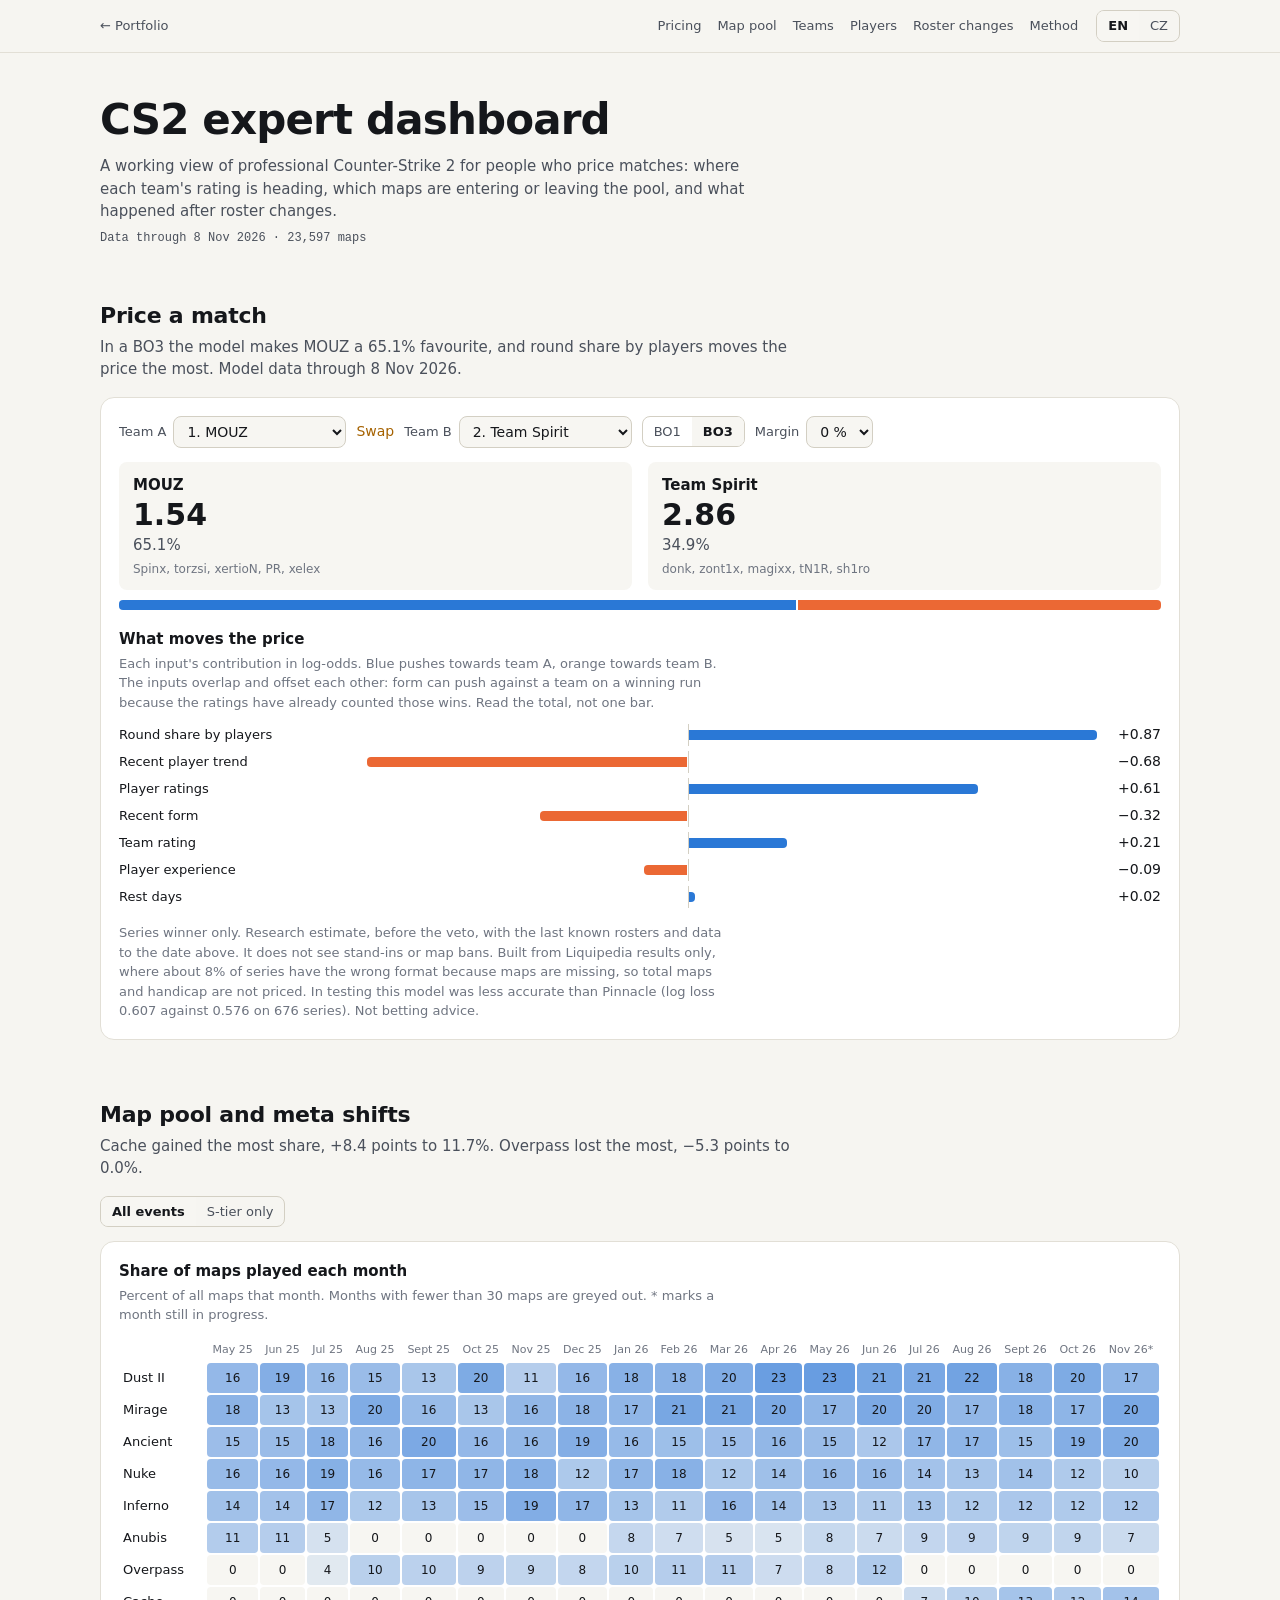
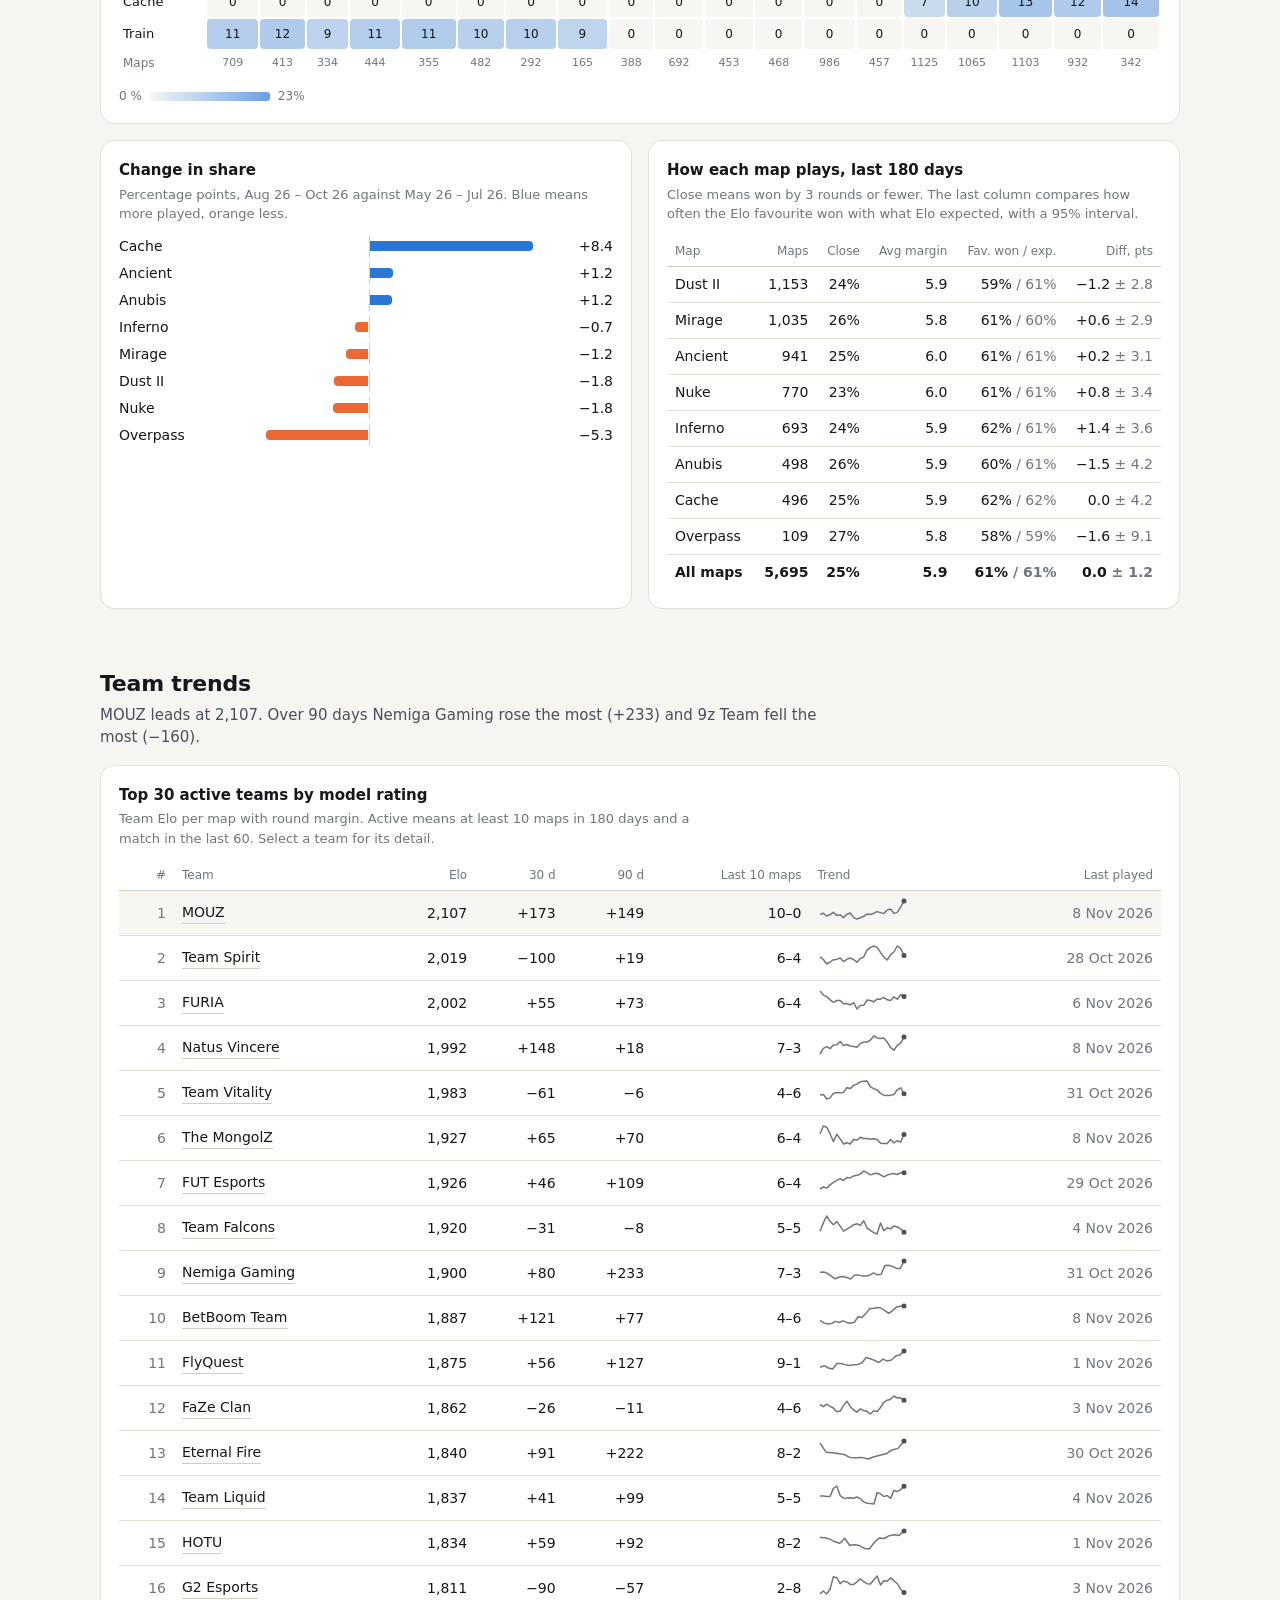
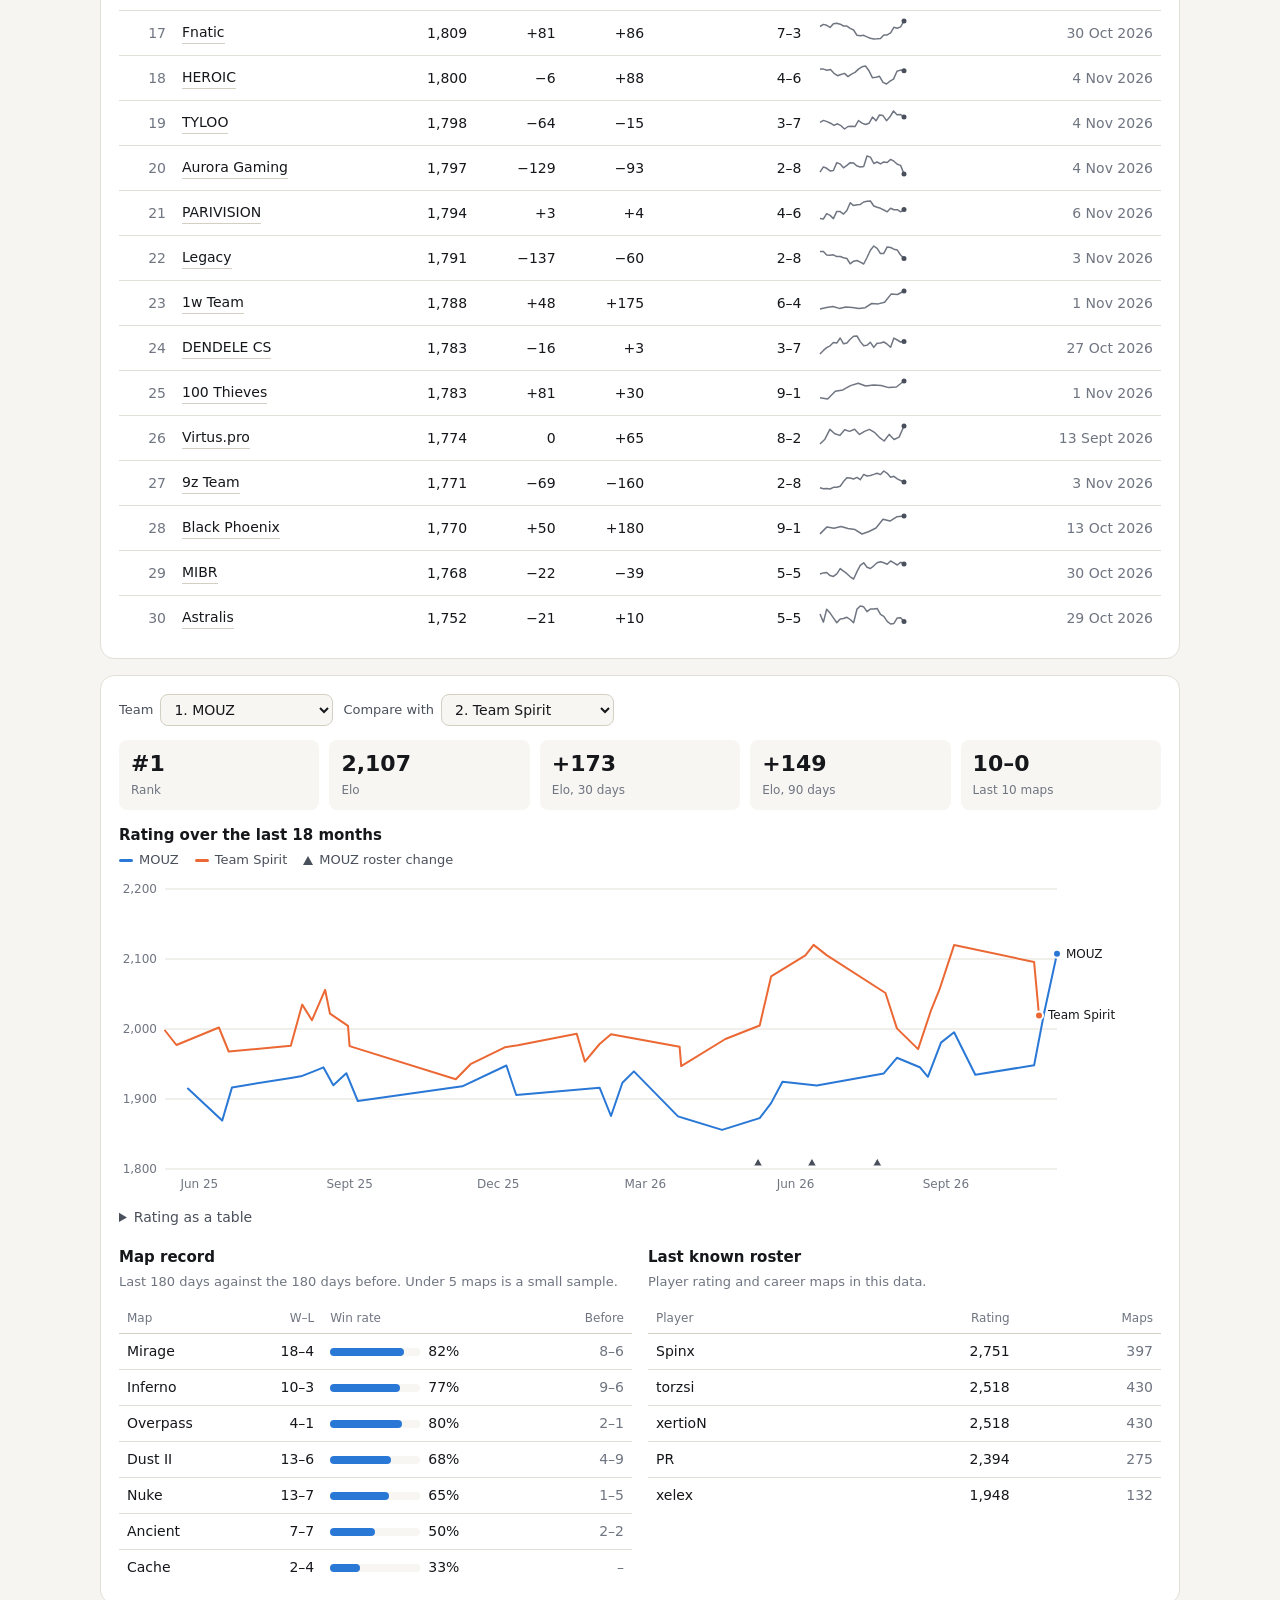
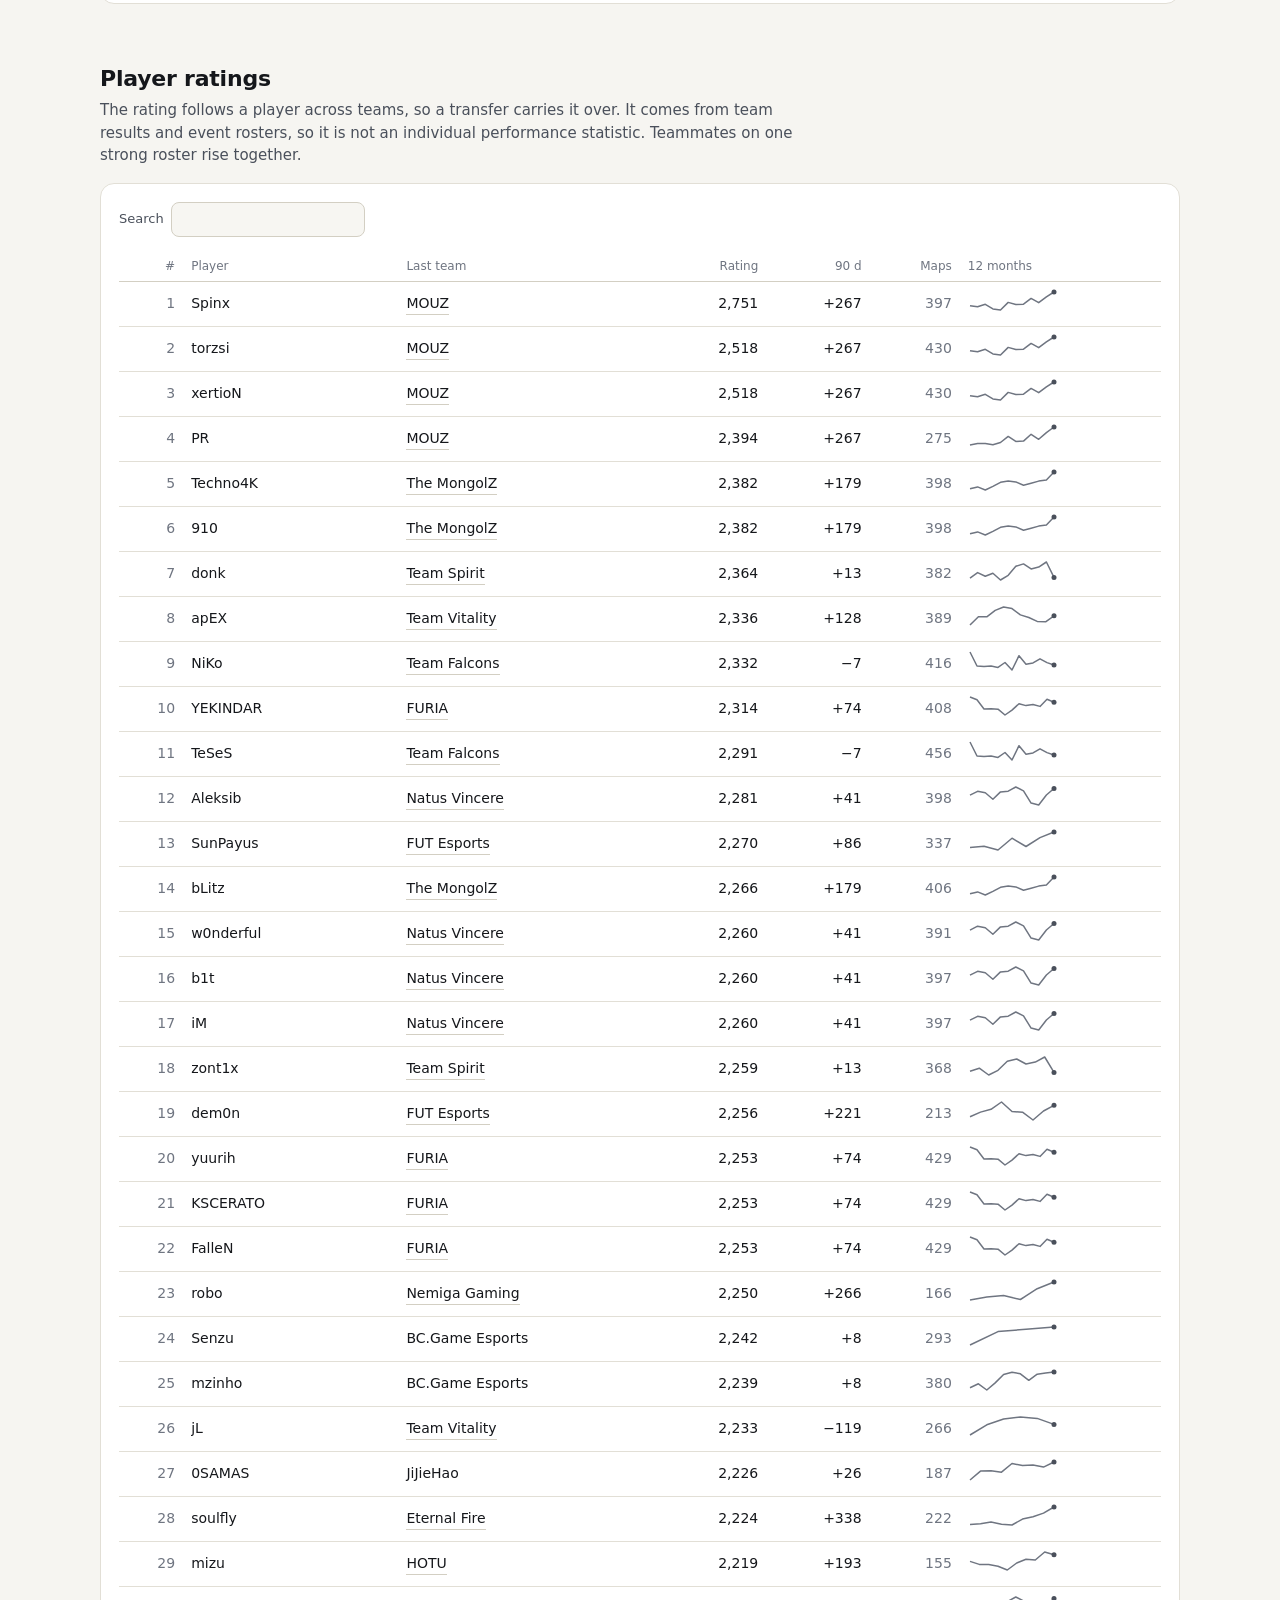
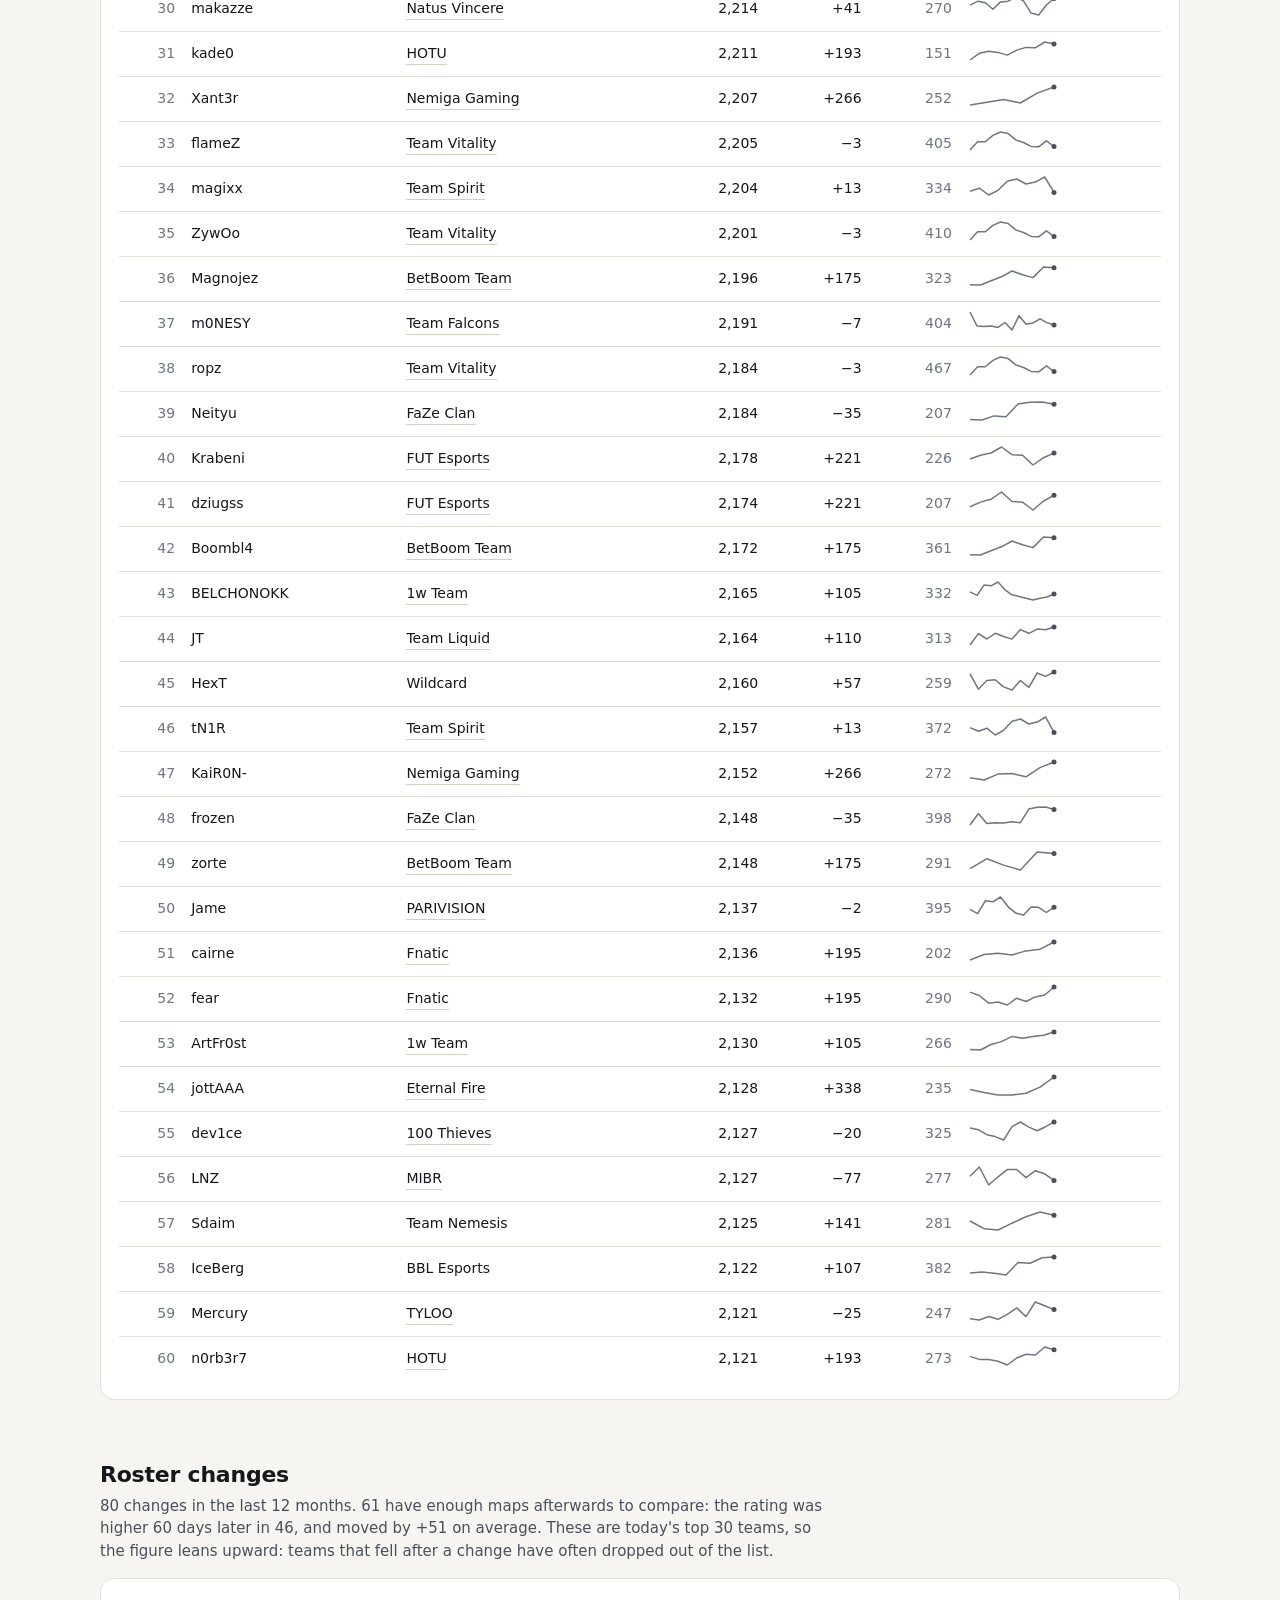
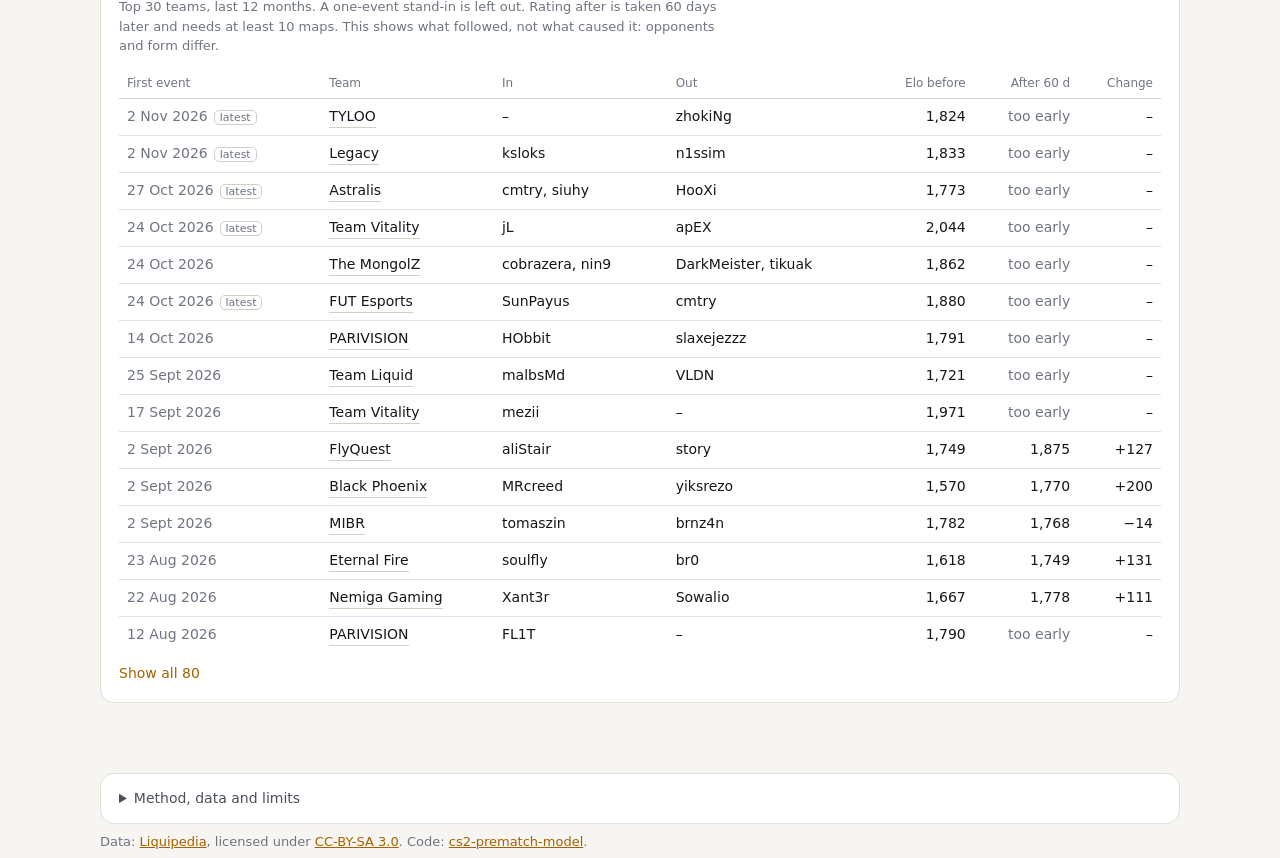
==== commit 5d7ad772: "Add match pricing to CS2 expert dashboard" ====
--- a/cs2/index.html
+++ b/cs2/index.html
@@ -67,6 +67,9 @@
 details.method{background:var(--surface);border:1px solid var(--line);border-radius:14px;padding:14px 18px}details.method p{margin:10px 0;max-width:80ch}
 button.more{all:unset;cursor:pointer;color:var(--accent);font-size:14px;margin-top:10px;display:inline-block}
 #tip{position:fixed;z-index:20;pointer-events:none;background:var(--surface-2);border:1px solid var(--line-2);border-radius:8px;padding:7px 10px;font-size:13px;line-height:1.4;max-width:260px;display:none;box-shadow:0 8px 24px rgba(0,0,0,.3)}#tip b{font-weight:600}
+.odd{background:var(--surface-2);border-radius:8px;padding:12px 14px}.odd h3{margin:0}.odd b{display:block;font-size:30px;font-weight:600;font-variant-numeric:tabular-nums;line-height:1.25}.odd span.p{color:var(--text-2);font-variant-numeric:tabular-nums}.odd small{display:block;color:var(--text-3);font-size:12px;margin-top:4px;white-space:normal}
+.split{display:flex;gap:2px;height:10px}.split i{display:block;height:100%}.split i:first-child{background:var(--s1);border-radius:4px 0 0 4px}.split i:last-child{background:var(--s2);border-radius:0 4px 4px 0}
+[hidden]{display:none!important}
 footer{padding:26px 0 44px;color:var(--text-3);font-size:13px}footer p{margin:0 0 6px;max-width:82ch}
 @media (max-width:760px){.two{grid-template-columns:minmax(0,1fr)}.bar nav{display:none}.bar .seg{margin-left:auto}.card{padding:14px}}
 @media (prefers-reduced-motion:reduce){html{scroll-behavior:auto}}
@@ -75,7 +78,7 @@
 <body>
 <header class="bar"><div class="wrap">
   <a class="back" href="../"><span class="en">← Portfolio</span><span class="cs">← Portfolio</span></a>
-  <nav><a href="#pool"><span class="en">Map pool</span><span class="cs">Map pool</span></a><a href="#teams"><span class="en">Teams</span><span class="cs">Týmy</span></a><a href="#players"><span class="en">Players</span><span class="cs">Hráči</span></a><a href="#moves"><span class="en">Roster changes</span><span class="cs">Změny soupisek</span></a><a href="#method"><span class="en">Method</span><span class="cs">Metoda</span></a></nav>
+  <nav><a href="#price" id="priceNav"><span class="en">Pricing</span><span class="cs">Ceny</span></a><a href="#pool"><span class="en">Map pool</span><span class="cs">Map pool</span></a><a href="#teams"><span class="en">Teams</span><span class="cs">Týmy</span></a><a href="#players"><span class="en">Players</span><span class="cs">Hráči</span></a><a href="#moves"><span class="en">Roster changes</span><span class="cs">Změny soupisek</span></a><a href="#method"><span class="en">Method</span><span class="cs">Metoda</span></a></nav>
   <div class="seg" role="group" aria-label="Language"><button data-lang="en">EN</button><button data-lang="cs">CZ</button></div>
 </div></header>
 <main class="wrap">
@@ -86,6 +89,26 @@
     <p class="asof" id="asof"></p>
   </div>
 
+  <section id="price" hidden>
+    <h2><span class="en">Price a match</span><span class="cs">Ocenit zápas</span></h2>
+    <p class="finding" id="priceFinding"></p>
+    <div class="card">
+      <div class="controls">
+        <label class="f"><span class="en">Team A</span><span class="cs">Tým A</span> <select id="pa"></select></label>
+        <button class="more" id="swap" style="margin:0"><span class="en">Swap</span><span class="cs">Prohodit</span></button>
+        <label class="f"><span class="en">Team B</span><span class="cs">Tým B</span> <select id="pb"></select></label>
+        <div class="seg" role="group" aria-label="Format" id="boSeg"><button data-bo="1">BO1</button><button data-bo="3">BO3</button></div>
+        <label class="f"><span class="en">Margin</span><span class="cs">Marže</span> <select id="pm"><option value="0">0 %</option><option value="0.03">3 %</option><option value="0.05">5 %</option><option value="0.08">8 %</option></select></label>
+      </div>
+      <div class="two" style="margin-bottom:10px" id="odds"></div>
+      <div class="split" id="split" aria-hidden="true"></div>
+      <div class="two" style="margin:18px 0 0">
+        <div style="grid-column:1/-1"><h3><span class="en">What moves the price</span><span class="cs">Co hýbe cenou</span></h3><p class="sub"><span class="en">Each input's contribution in log-odds. Blue pushes towards team A, orange towards team B. The inputs overlap and offset each other: form can push against a team on a winning run because the ratings have already counted those wins. Read the total, not one bar.</span><span class="cs">Příspěvek každého vstupu v log-odds. Modrá tlačí k týmu A, oranžová k týmu B. Vstupy se překrývají a vzájemně vyvažují: forma může tlačit proti týmu v sérii výher, protože ratingy už ty výhry započítaly. Čti celek, ne jeden sloupec.</span></p><div class="shift" id="drivers"></div></div>
+      </div>
+      <p class="sub" style="margin:16px 0 0"><span class="en">Series winner only. Research estimate, before the veto, with the last known rosters and data to the date above. It does not see stand-ins or map bans. Built from Liquipedia results only, where about 8% of series have the wrong format because maps are missing, so total maps and handicap are not priced. In testing this model was less accurate than Pinnacle (log loss 0.607 against 0.576 on 676 series). Not betting advice.</span><span class="cs">Jen vítěz série. Výzkumný odhad před vetem, s posledními známými soupiskami a daty k výše uvedenému dni. Nevidí záskoky ani zákazy map. Vychází jen z výsledků na Liquipedii, kde má asi 8 % sérií kvůli chybějícím mapám špatný formát, proto se neoceňuje počet map ani handicap. V testu byl tento model méně přesný než Pinnacle (log loss 0,607 proti 0,576 na 676 sériích). Nejde o sázkové doporučení.</span></p>
+    </div>
+  </section>
+
   <section id="pool">
     <h2><span class="en">Map pool and meta shifts</span><span class="cs">Map pool a posuny v metě</span></h2>
     <p class="finding" id="poolFinding"></p>
@@ -160,6 +183,8 @@
       <p class="cs"><b>Data.</b> Výsledky map a soupisky z Liquipedie, turnaje S, A a B-tier od října 2023. Čísla na této stránce jsou z těchto dat odvozená a sdílená pod licencí CC-BY-SA 3.0.</p>
       <p class="en"><b>Ratings.</b> The same team and player ratings that feed the pre-match model in the project. Team Elo uses K=32 scaled by round margin. Player ratings use K=64 and the event roster.</p>
       <p class="cs"><b>Ratingy.</b> Stejné týmové a hráčské ratingy, které vstupují do předzápasového modelu v projektu. Týmové Elo používá K=32 škálované rozdílem kol. Hráčské ratingy používají K=64 a soupisku na turnaji.</p>
+      <p class="en"><b>Prices.</b> A logistic model on the project's v7 inputs without its wider external rating, trained on Liquipedia results alone. Prices are fair odds unless a margin is selected.</p>
+      <p class="cs"><b>Ceny.</b> Logistický model se vstupy v7 z projektu bez širšího externího ratingu, trénovaný jen na výsledcích z Liquipedie. Ceny jsou férové kurzy, pokud nevybereš marži.</p>
       <p class="en"><b>What is missing.</b> No rounds, kills, ADR, economy, utility or CT and T sides, because this data has only map scores and rosters. Those need premium match data. Lower-tier teams can hold inflated ratings when they rarely meet the top teams.</p>
       <p class="cs"><b>Co chybí.</b> Žádná kola, killy, ADR, ekonomika, utility ani strany CT a T, protože tato data mají jen skóre map a soupisky. Na to jsou potřeba prémiová data ze zápasů. Týmy z nižších soutěží mohou mít nafouknutý rating, pokud se s nejlepšími potkávají málo.</p>
       <p class="en"><b>Snapshot.</b> A static page generated from the project by <code>cs2_expert_data.py</code>. Research only, not betting advice.</p>
@@ -172,6 +197,7 @@
 </footer>
 <div id="tip" role="status"></div>
 <script src="expert_data.js"></script>
+<script src="expert_prices.js"></script>
 <script>
 (() => {
 const D = window.CS2_EXPERT, $ = (id) => document.getElementById(id);
@@ -313,11 +339,45 @@
   const b = $('moreMoves'); b.style.display = D.moves.length > 15 ? '' : 'none'; b.textContent = S.allMoves ? t('Show fewer', 'Zobrazit méně') : t(`Show all ${D.moves.length}`, `Zobrazit všech ${D.moves.length}`);
 }
 
+const P = window.CS2_PRICES;
+const LABEL = { elo: ['Team rating', 'Rating týmu'], form: ['Recent form', 'Forma'], pelo: ['Player ratings', 'Hráčské ratingy'], wide: ['Rating from all results', 'Rating ze všech výsledků'], rest: ['Rest days', 'Dny odpočinku'], pexp: ['Player experience', 'Zkušenost hráčů'], wide_unc: ['Sample size of results', 'Počet výsledků'], pfast: ['Recent player trend', 'Trend hráčů'], prs: ['Round share by players', 'Podíl kol hráčů'], tree: ['Combined pattern effects', 'Kombinované vzory'] };
+if (P) { S.a = P.teams[0]; S.b = P.teams[1]; S.bo = 3; S.margin = 0; $('price').hidden = false; } else { $('priceNav').remove(); }
+function quoteFor(a, b, bo) {
+  const i = P.teams.indexOf(a), j = P.teams.indexOf(b), flip = i > j, r = P.pairs[flip ? `${j}-${i}` : `${i}-${j}`];
+  const raw = bo === 1 ? r[0] : r[2], parts = bo === 1 ? r[1] : r[3];
+  return { p: flip ? 1 - raw : raw, parts: P.keys.map((k, n) => ({ k, v: flip ? -parts[n] : parts[n] })) };
+}
+function renderPrice() {
+  if (!P) return;
+  const q = quoteFor(S.a, S.b, S.bo), odd = (x) => (x > 0 ? num(1 / (x * (1 + S.margin)), 2) : '–');
+  const options = (sel) => P.teams.map((n, i) => `<option value="${esc(n)}"${n === sel ? ' selected' : ''}>${i + 1}. ${esc(n)}</option>`).join('');
+  $('pa').innerHTML = options(S.a); $('pb').innerHTML = options(S.b); $('pm').value = String(S.margin);
+  document.querySelectorAll('[data-bo]').forEach((b) => b.setAttribute('aria-pressed', Number(b.dataset.bo) === S.bo));
+  const rosterOf = (n) => (team(n).roster.length ? team(n).roster.map((r) => r.p).join(', ') : t('roster not known', 'soupiska není známá'));
+  const shownA = Math.round(q.p * 1000) / 1000;
+  const tile = (n, p, shown) => `<div class="odd"><h3>${esc(n)}</h3><b>${odd(p)}</b><span class="p">${pct(shown, 1)}</span><small>${esc(rosterOf(n))}</small></div>`;
+  $('odds').innerHTML = tile(S.a, q.p, shownA) + tile(S.b, 1 - q.p, 1 - shownA);
+  $('split').innerHTML = `<i style="flex:${q.p.toFixed(4)}"></i><i style="flex:${(1 - q.p).toFixed(4)}"></i>`;
+  const drivers = q.parts.filter((x) => Math.abs(x.v) >= 0.005).sort((a, b) => Math.abs(b.v) - Math.abs(a.v));
+  const big = Math.max(...drivers.map((x) => Math.abs(x.v)), 0.01), name = (k) => (LABEL[k] ? LABEL[k][S.lang === 'cs' ? 1 : 0] : k);
+  $('drivers').innerHTML = drivers.map((x) => `<div style="white-space:nowrap;font-size:13px">${esc(name(x.k))}</div><div class="track" data-tip="<b>${esc(name(x.k))}</b><br>${esc(x.v > 0 ? S.a : S.b)}: ${signed(Math.abs(x.v), 2)}"><div class="b ${x.v >= 0 ? 'up' : 'down'}" style="width:calc(${(Math.abs(x.v) / big * 50).toFixed(1)}% - 1px)"></div></div><div class="v">${signed(x.v, 2)}</div>`).join('');
+  $('drivers').style.gridTemplateColumns = '150px 1fr 54px';
+  const top = drivers[0], fav = q.p >= 0.5 ? S.a : S.b, pf = Math.max(q.p, 1 - q.p);
+  $('priceFinding').textContent = t(`In a BO${S.bo} the model makes ${fav} a ${pct(pf, 1)} favourite${top ? `, and ${name(top.k).toLowerCase()} moves the price the most` : ''}. Model data through ${day(P.asof)}.`, `V BO${S.bo} dává model týmu ${fav} šanci ${pct(pf, 1)}${top ? `, cenou nejvíc hýbe ${name(top.k).toLowerCase()}` : ''}. Data modelu do ${day(P.asof)}.`);
+}
+if (P) {
+  $('pa').addEventListener('change', (e) => { if (e.target.value === S.b) S.b = S.a; S.a = e.target.value; renderPrice(); });
+  $('pb').addEventListener('change', (e) => { if (e.target.value === S.a) S.a = S.b; S.b = e.target.value; renderPrice(); });
+  $('pm').addEventListener('change', (e) => { S.margin = Number(e.target.value); renderPrice(); });
+  $('swap').addEventListener('click', () => { [S.a, S.b] = [S.b, S.a]; renderPrice(); });
+  $('boSeg').addEventListener('click', (e) => { const b = e.target.closest('[data-bo]'); if (b) { S.bo = Number(b.dataset.bo); renderPrice(); } });
+}
+
 function renderAll() {
   document.documentElement.lang = S.lang; document.documentElement.classList.toggle('is-cs', S.lang === 'cs');
   document.querySelectorAll('[data-lang]').forEach((b) => b.setAttribute('aria-pressed', b.dataset.lang === S.lang));
   $('asof').textContent = t(`Data through ${day(D.asof)} · ${num(D.maps_total)} maps`, `Data do ${day(D.asof)} · ${num(D.maps_total)} map`);
-  renderPool(); renderRank(); renderTeam(); renderPlayers(); renderMoves();
+  renderPrice(); renderPool(); renderRank(); renderTeam(); renderPlayers(); renderMoves();
 }
 document.addEventListener('click', (e) => {
   const lang = e.target.closest('[data-lang]'), tier = e.target.closest('[data-tier]'), tm = e.target.closest('[data-team]');
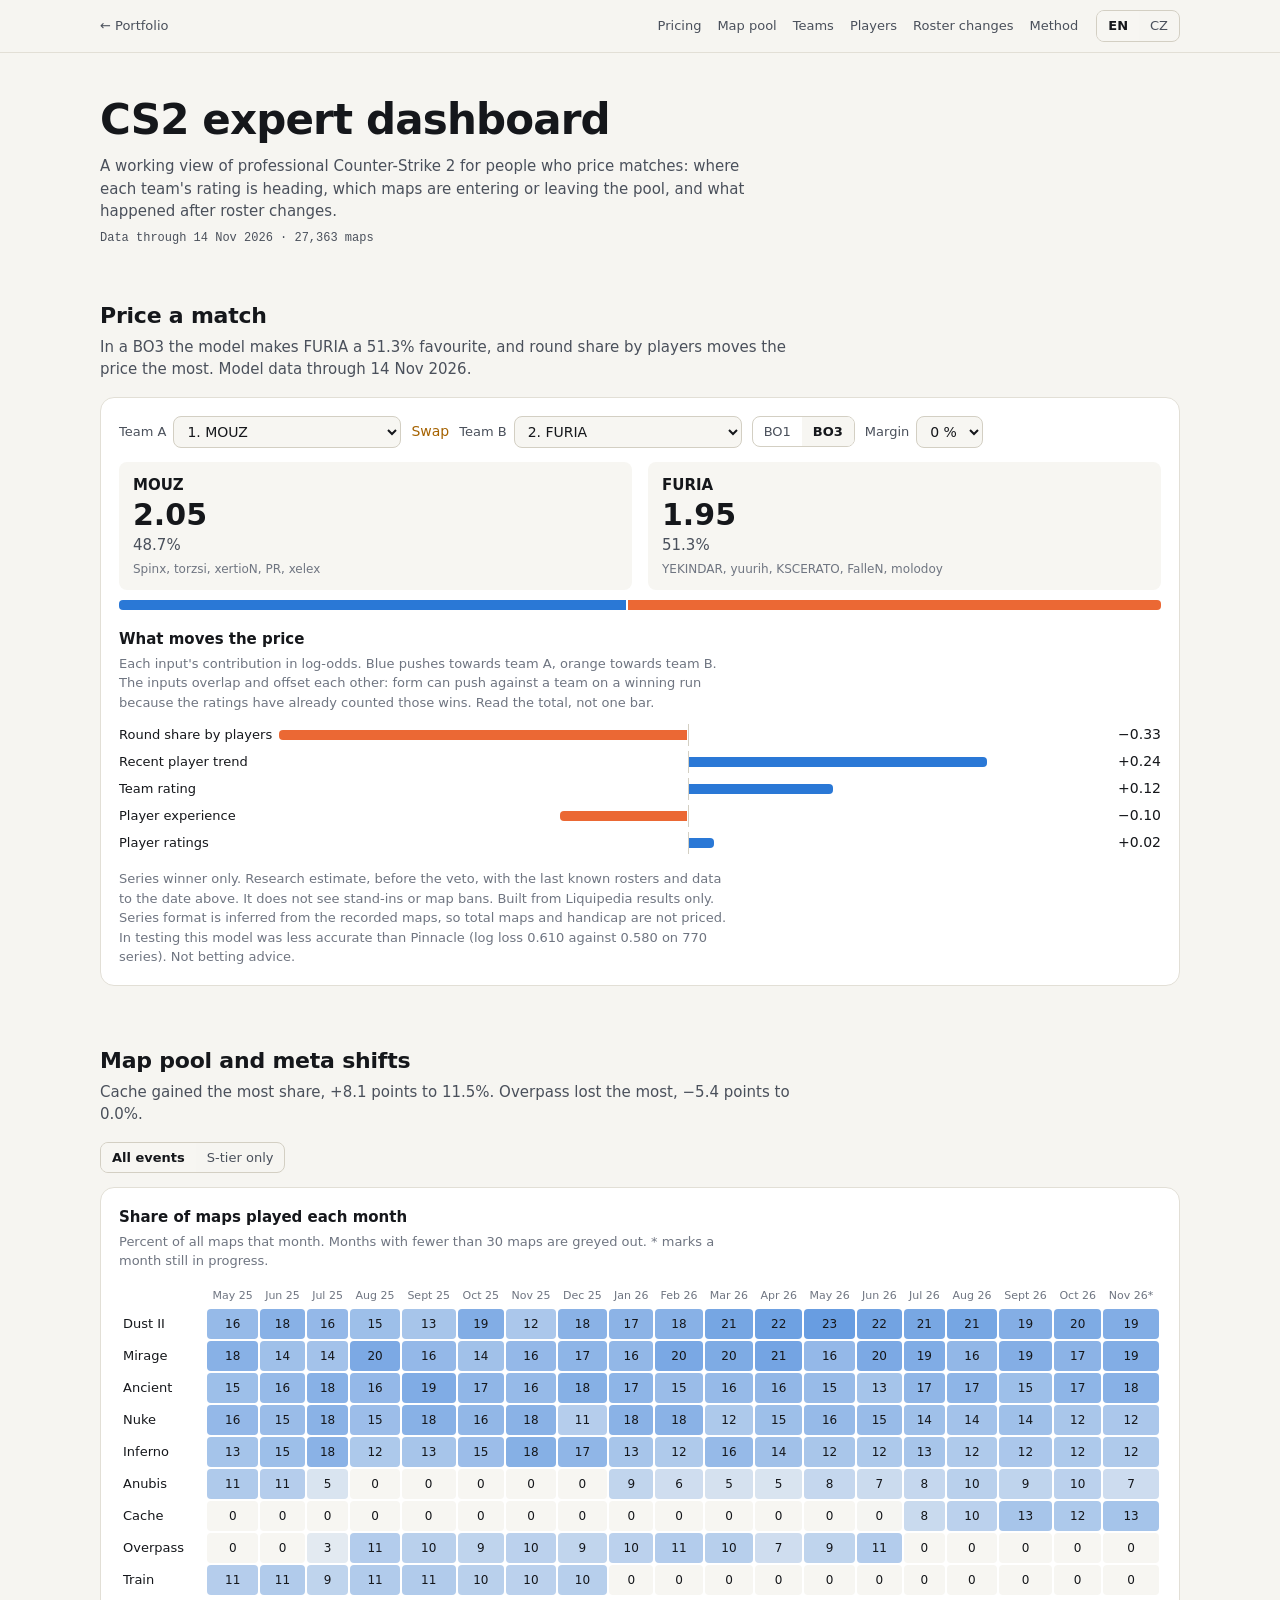
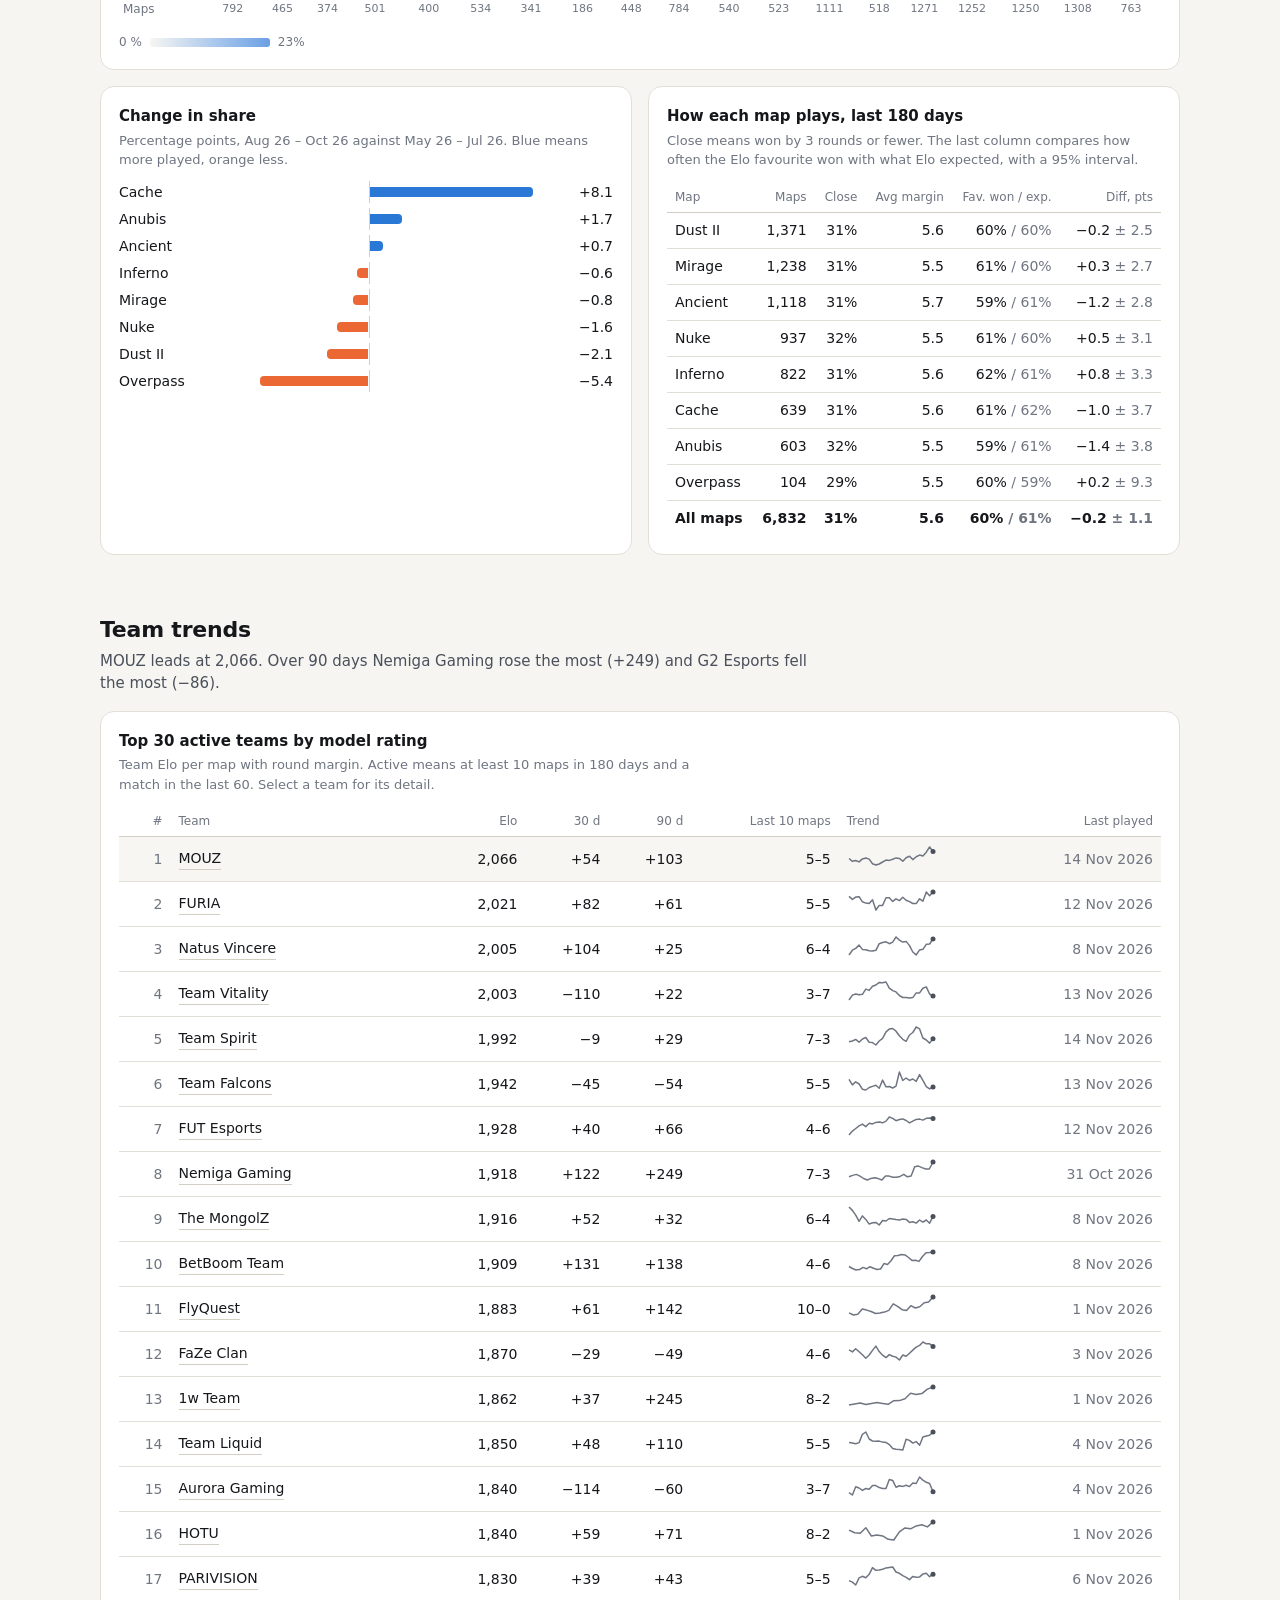
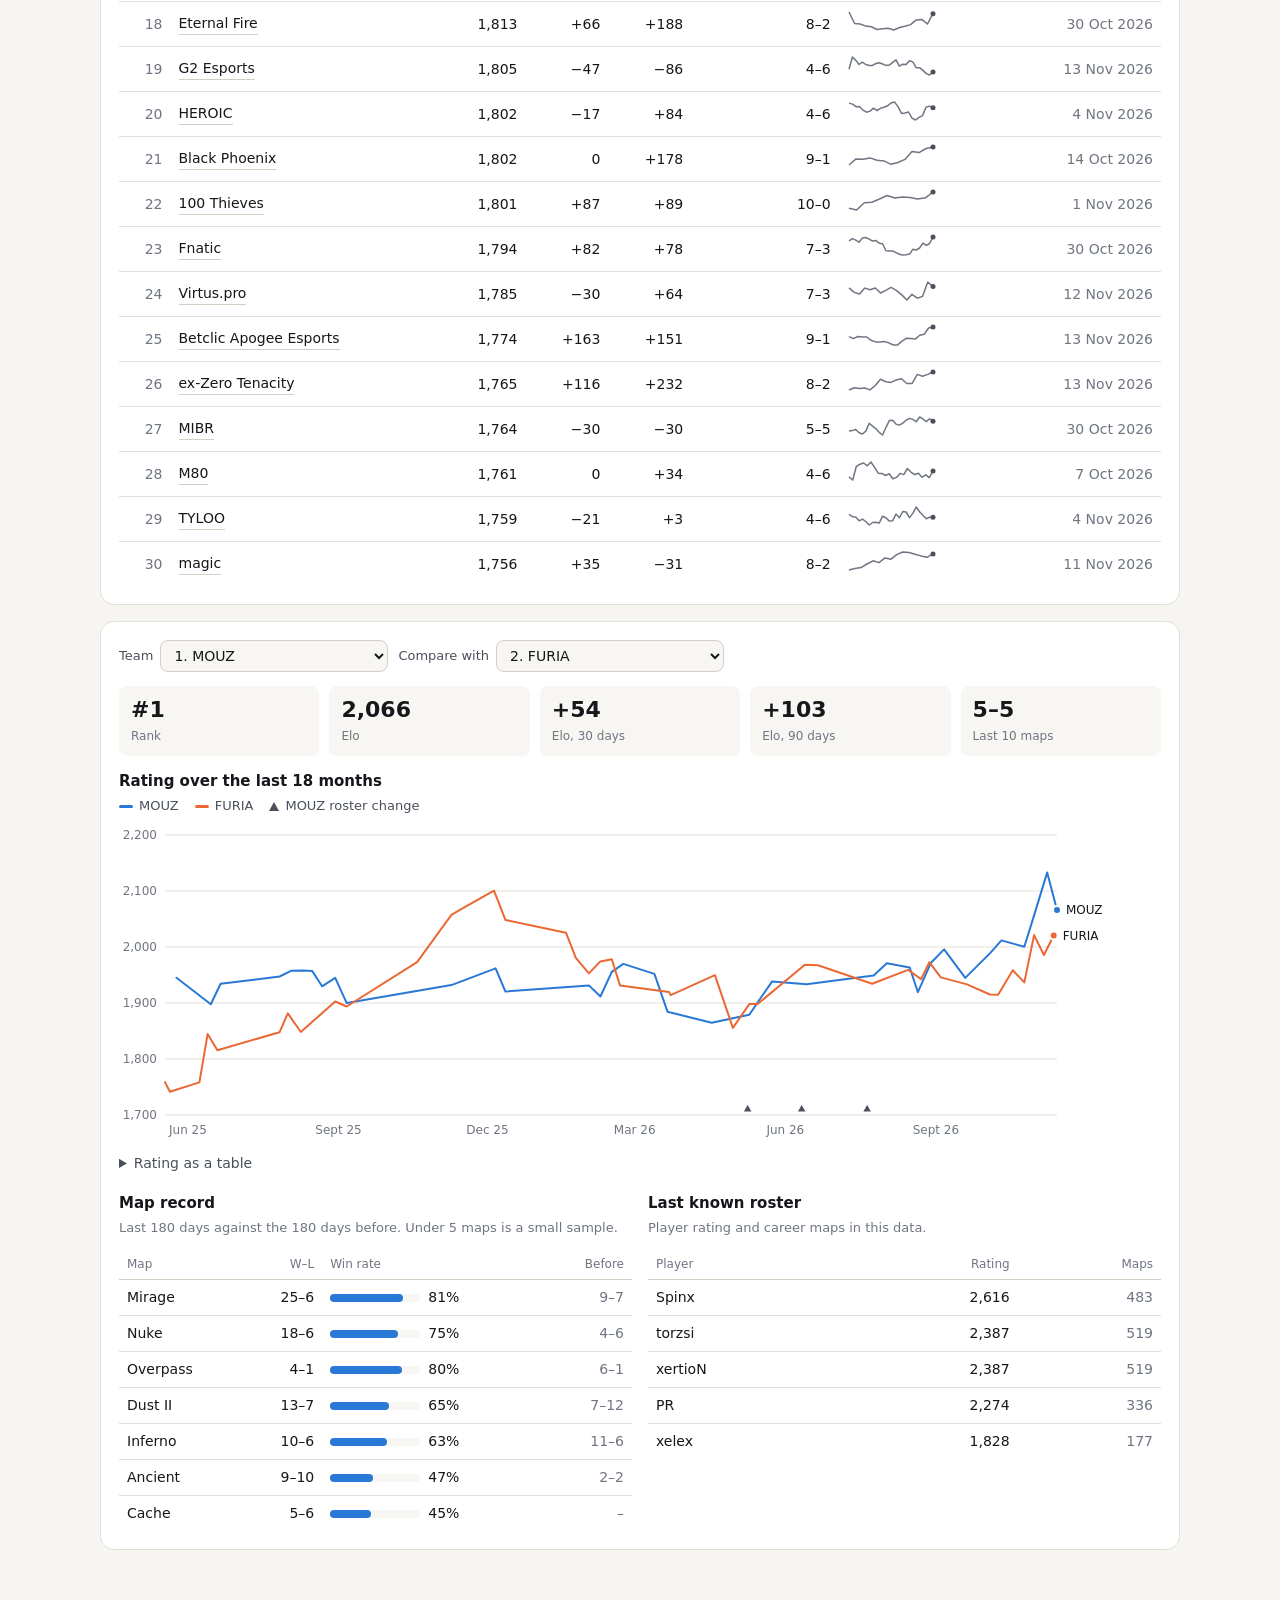
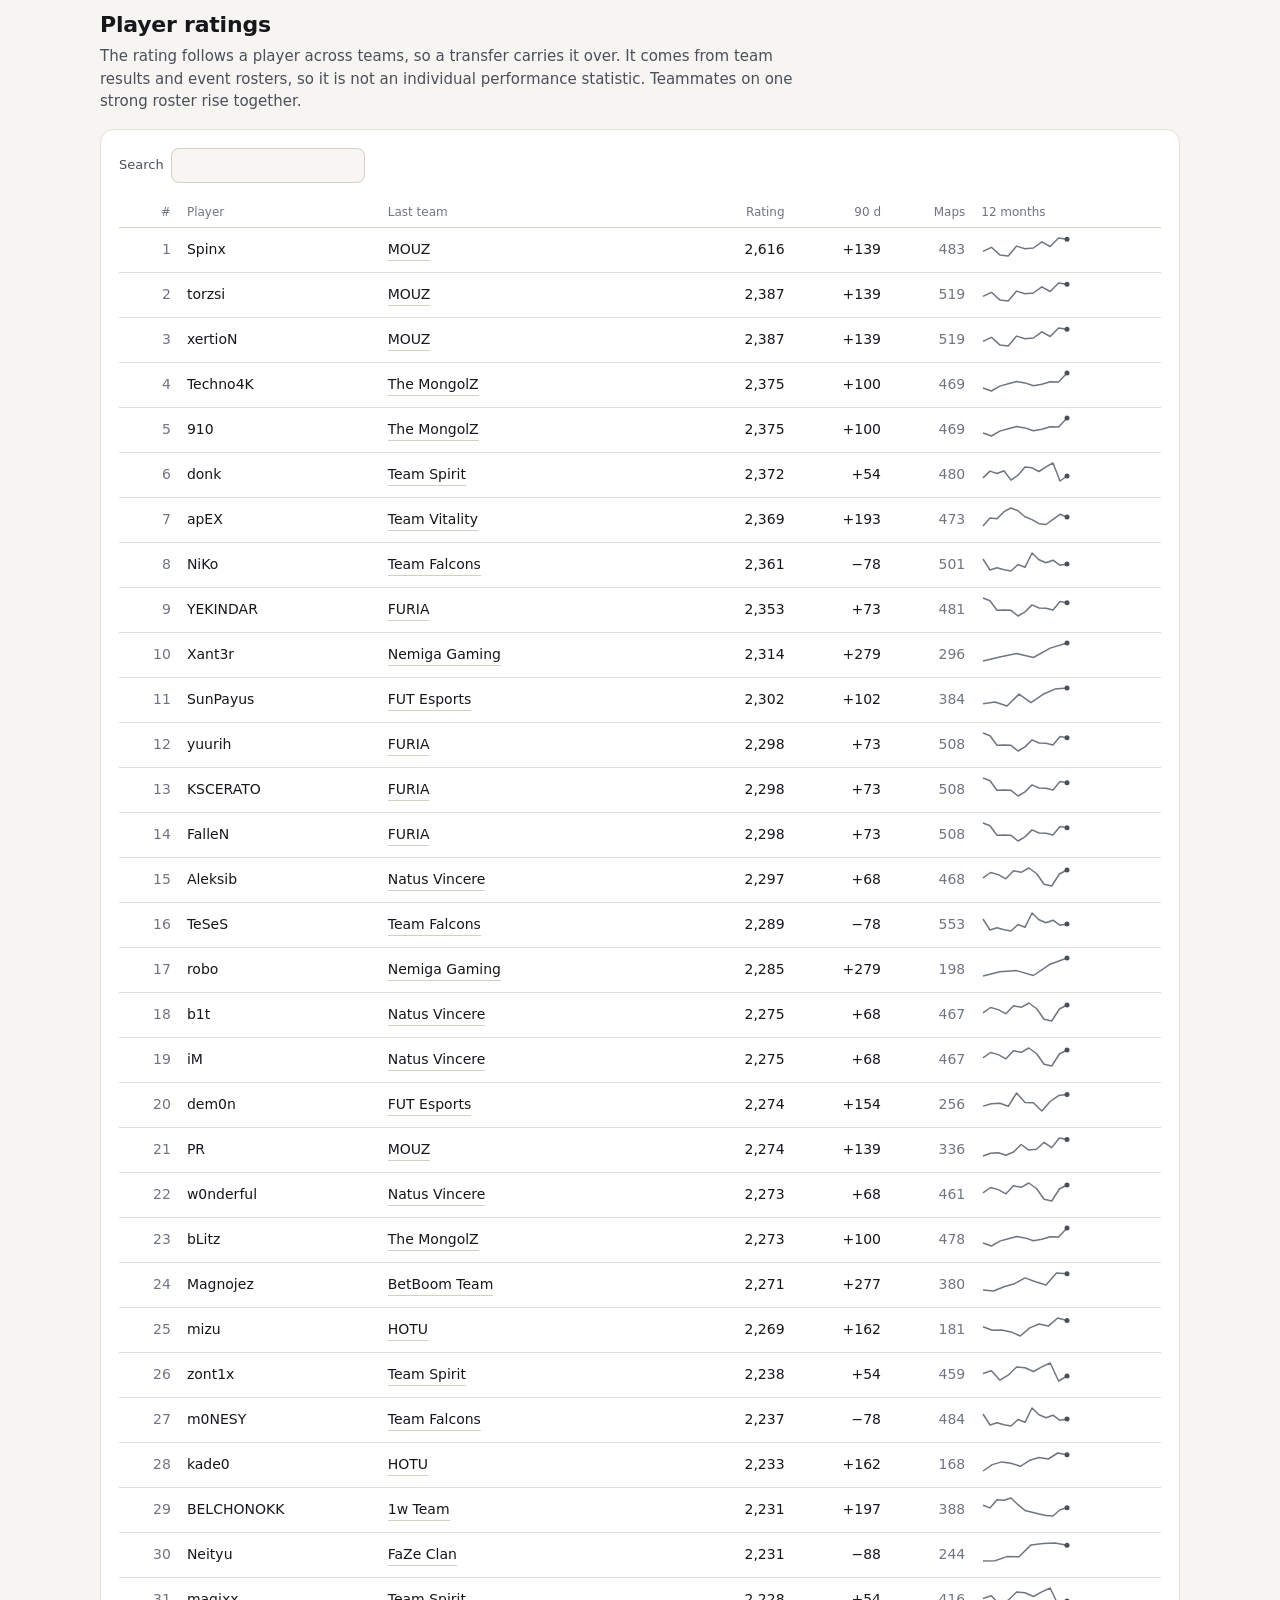
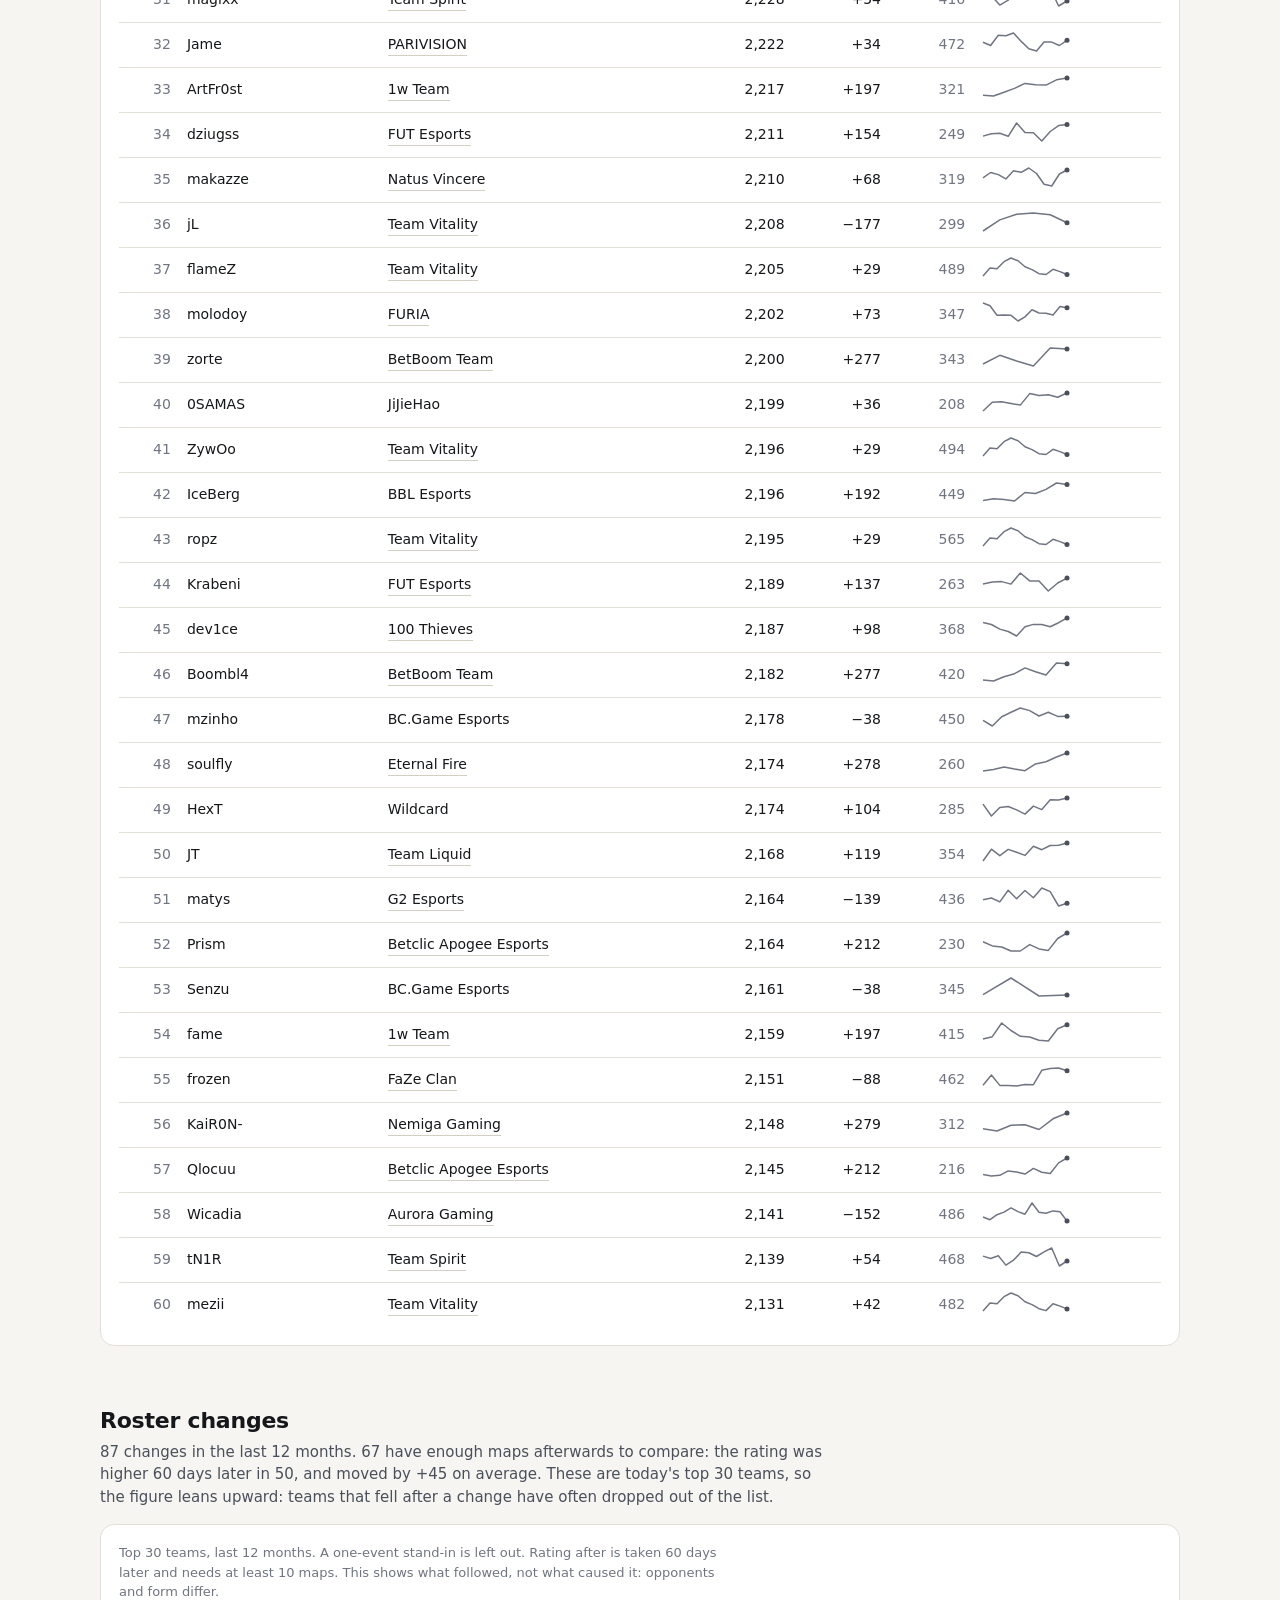
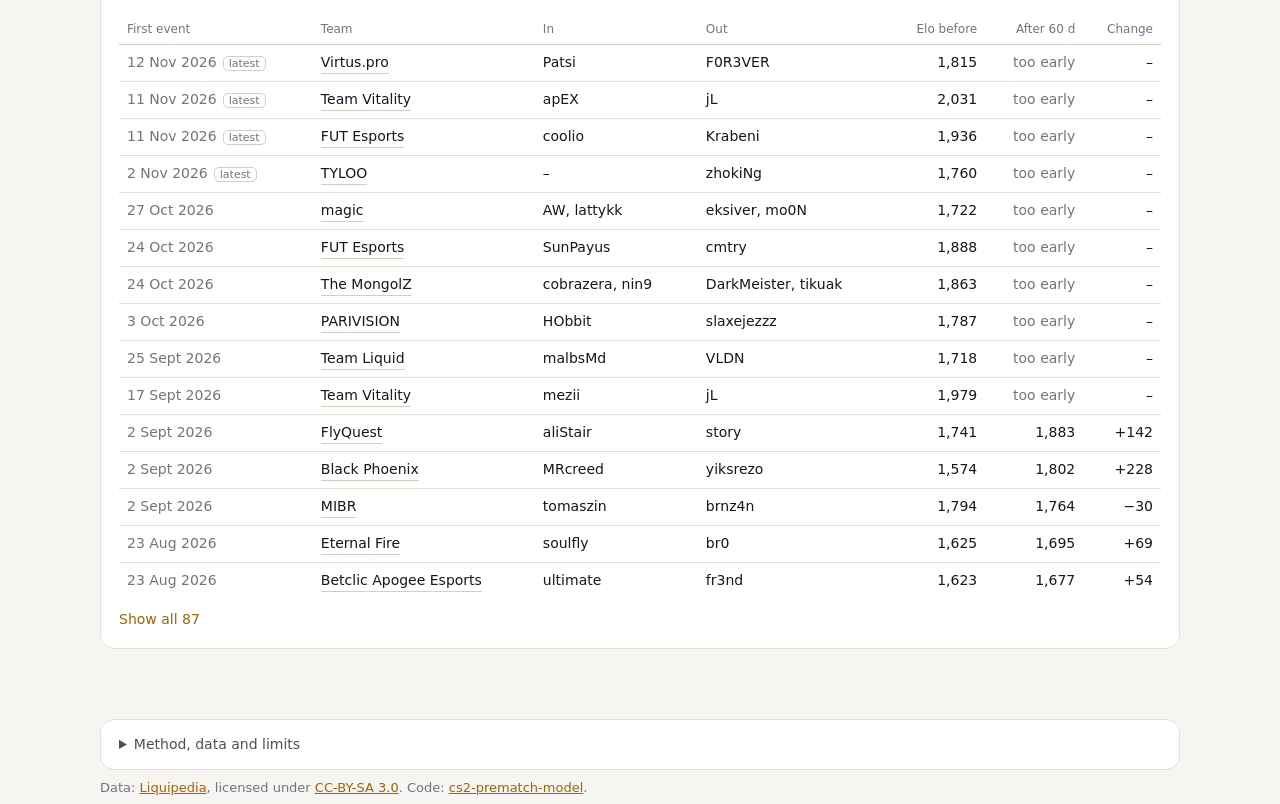
==== commit 309b081a: "Update CS2 figures after the overtime data correction, dashboard to 14 November 2026" ====
--- a/cs2/index.html
+++ b/cs2/index.html
@@ -105,7 +105,7 @@
       <div class="two" style="margin:18px 0 0">
         <div style="grid-column:1/-1"><h3><span class="en">What moves the price</span><span class="cs">Co hýbe cenou</span></h3><p class="sub"><span class="en">Each input's contribution in log-odds. Blue pushes towards team A, orange towards team B. The inputs overlap and offset each other: form can push against a team on a winning run because the ratings have already counted those wins. Read the total, not one bar.</span><span class="cs">Příspěvek každého vstupu v log-odds. Modrá tlačí k týmu A, oranžová k týmu B. Vstupy se překrývají a vzájemně vyvažují: forma může tlačit proti týmu v sérii výher, protože ratingy už ty výhry započítaly. Čti celek, ne jeden sloupec.</span></p><div class="shift" id="drivers"></div></div>
       </div>
-      <p class="sub" style="margin:16px 0 0"><span class="en">Series winner only. Research estimate, before the veto, with the last known rosters and data to the date above. It does not see stand-ins or map bans. Built from Liquipedia results only, where about 8% of series have the wrong format because maps are missing, so total maps and handicap are not priced. In testing this model was less accurate than Pinnacle (log loss 0.607 against 0.576 on 676 series). Not betting advice.</span><span class="cs">Jen vítěz série. Výzkumný odhad před vetem, s posledními známými soupiskami a daty k výše uvedenému dni. Nevidí záskoky ani zákazy map. Vychází jen z výsledků na Liquipedii, kde má asi 8 % sérií kvůli chybějícím mapám špatný formát, proto se neoceňuje počet map ani handicap. V testu byl tento model méně přesný než Pinnacle (log loss 0,607 proti 0,576 na 676 sériích). Nejde o sázkové doporučení.</span></p>
+      <p class="sub" style="margin:16px 0 0"><span class="en">Series winner only. Research estimate, before the veto, with the last known rosters and data to the date above. It does not see stand-ins or map bans. Built from Liquipedia results only. Series format is inferred from the recorded maps, so total maps and handicap are not priced. In testing this model was less accurate than Pinnacle (log loss 0.610 against 0.580 on 770 series). Not betting advice.</span><span class="cs">Jen vítěz série. Výzkumný odhad před vetem, s posledními známými soupiskami a daty k výše uvedenému dni. Nevidí záskoky ani zákazy map. Vychází jen z výsledků na Liquipedii. Formát série se odvozuje ze zaznamenaných map, proto se neoceňuje počet map ani handicap. V testu byl tento model méně přesný než Pinnacle (log loss 0,610 proti 0,580 na 770 sériích). Nejde o sázkové doporučení.</span></p>
     </div>
   </section>
 
@@ -183,8 +183,8 @@
       <p class="cs"><b>Data.</b> Výsledky map a soupisky z Liquipedie, turnaje S, A a B-tier od října 2023. Čísla na této stránce jsou z těchto dat odvozená a sdílená pod licencí CC-BY-SA 3.0.</p>
       <p class="en"><b>Ratings.</b> The same team and player ratings that feed the pre-match model in the project. Team Elo uses K=32 scaled by round margin. Player ratings use K=64 and the event roster.</p>
       <p class="cs"><b>Ratingy.</b> Stejné týmové a hráčské ratingy, které vstupují do předzápasového modelu v projektu. Týmové Elo používá K=32 škálované rozdílem kol. Hráčské ratingy používají K=64 a soupisku na turnaji.</p>
-      <p class="en"><b>Prices.</b> A logistic model on the project's v7 inputs without its wider external rating, trained on Liquipedia results alone. Prices are fair odds unless a margin is selected.</p>
-      <p class="cs"><b>Ceny.</b> Logistický model se vstupy v7 z projektu bez širšího externího ratingu, trénovaný jen na výsledcích z Liquipedie. Ceny jsou férové kurzy, pokud nevybereš marži.</p>
+      <p class="en"><b>Prices.</b> A logistic model on team and player ratings, form, rest and experience, trained on Liquipedia results alone. Prices are fair odds unless a margin is selected.</p>
+      <p class="cs"><b>Ceny.</b> Logistický model s ratingy týmů a hráčů, formou, odpočinkem a zkušeností, trénovaný jen na výsledcích z Liquipedie. Ceny jsou férové kurzy, pokud nevybereš marži.</p>
       <p class="en"><b>What is missing.</b> No rounds, kills, ADR, economy, utility or CT and T sides, because this data has only map scores and rosters. Those need premium match data. Lower-tier teams can hold inflated ratings when they rarely meet the top teams.</p>
       <p class="cs"><b>Co chybí.</b> Žádná kola, killy, ADR, ekonomika, utility ani strany CT a T, protože tato data mají jen skóre map a soupisky. Na to jsou potřeba prémiová data ze zápasů. Týmy z nižších soutěží mohou mít nafouknutý rating, pokud se s nejlepšími potkávají málo.</p>
       <p class="en"><b>Snapshot.</b> A static page generated from the project by <code>cs2_expert_data.py</code>. Research only, not betting advice.</p>
@@ -340,7 +340,7 @@
 }
 
 const P = window.CS2_PRICES;
-const LABEL = { elo: ['Team rating', 'Rating týmu'], form: ['Recent form', 'Forma'], pelo: ['Player ratings', 'Hráčské ratingy'], wide: ['Rating from all results', 'Rating ze všech výsledků'], rest: ['Rest days', 'Dny odpočinku'], pexp: ['Player experience', 'Zkušenost hráčů'], wide_unc: ['Sample size of results', 'Počet výsledků'], pfast: ['Recent player trend', 'Trend hráčů'], prs: ['Round share by players', 'Podíl kol hráčů'], tree: ['Combined pattern effects', 'Kombinované vzory'] };
+const LABEL = { elo: ['Team rating', 'Rating týmu'], form: ['Recent form', 'Forma'], pelo: ['Player ratings', 'Hráčské ratingy'], rest: ['Rest days', 'Dny odpočinku'], pexp: ['Player experience', 'Zkušenost hráčů'], pfast: ['Recent player trend', 'Trend hráčů'], prs: ['Round share by players', 'Podíl kol hráčů'] };
 if (P) { S.a = P.teams[0]; S.b = P.teams[1]; S.bo = 3; S.margin = 0; $('price').hidden = false; } else { $('priceNav').remove(); }
 function quoteFor(a, b, bo) {
   const i = P.teams.indexOf(a), j = P.teams.indexOf(b), flip = i > j, r = P.pairs[flip ? `${j}-${i}` : `${i}-${j}`];
@@ -354,7 +354,7 @@
   $('pa').innerHTML = options(S.a); $('pb').innerHTML = options(S.b); $('pm').value = String(S.margin);
   document.querySelectorAll('[data-bo]').forEach((b) => b.setAttribute('aria-pressed', Number(b.dataset.bo) === S.bo));
   const rosterOf = (n) => (team(n).roster.length ? team(n).roster.map((r) => r.p).join(', ') : t('roster not known', 'soupiska není známá'));
-  const shownA = Math.round(q.p * 1000) / 1000;
+  const shownFav = Math.round(Math.max(q.p, 1 - q.p) * 1000) / 1000, shownA = q.p >= 0.5 ? shownFav : 1 - shownFav;
   const tile = (n, p, shown) => `<div class="odd"><h3>${esc(n)}</h3><b>${odd(p)}</b><span class="p">${pct(shown, 1)}</span><small>${esc(rosterOf(n))}</small></div>`;
   $('odds').innerHTML = tile(S.a, q.p, shownA) + tile(S.b, 1 - q.p, 1 - shownA);
   $('split').innerHTML = `<i style="flex:${q.p.toFixed(4)}"></i><i style="flex:${(1 - q.p).toFixed(4)}"></i>`;
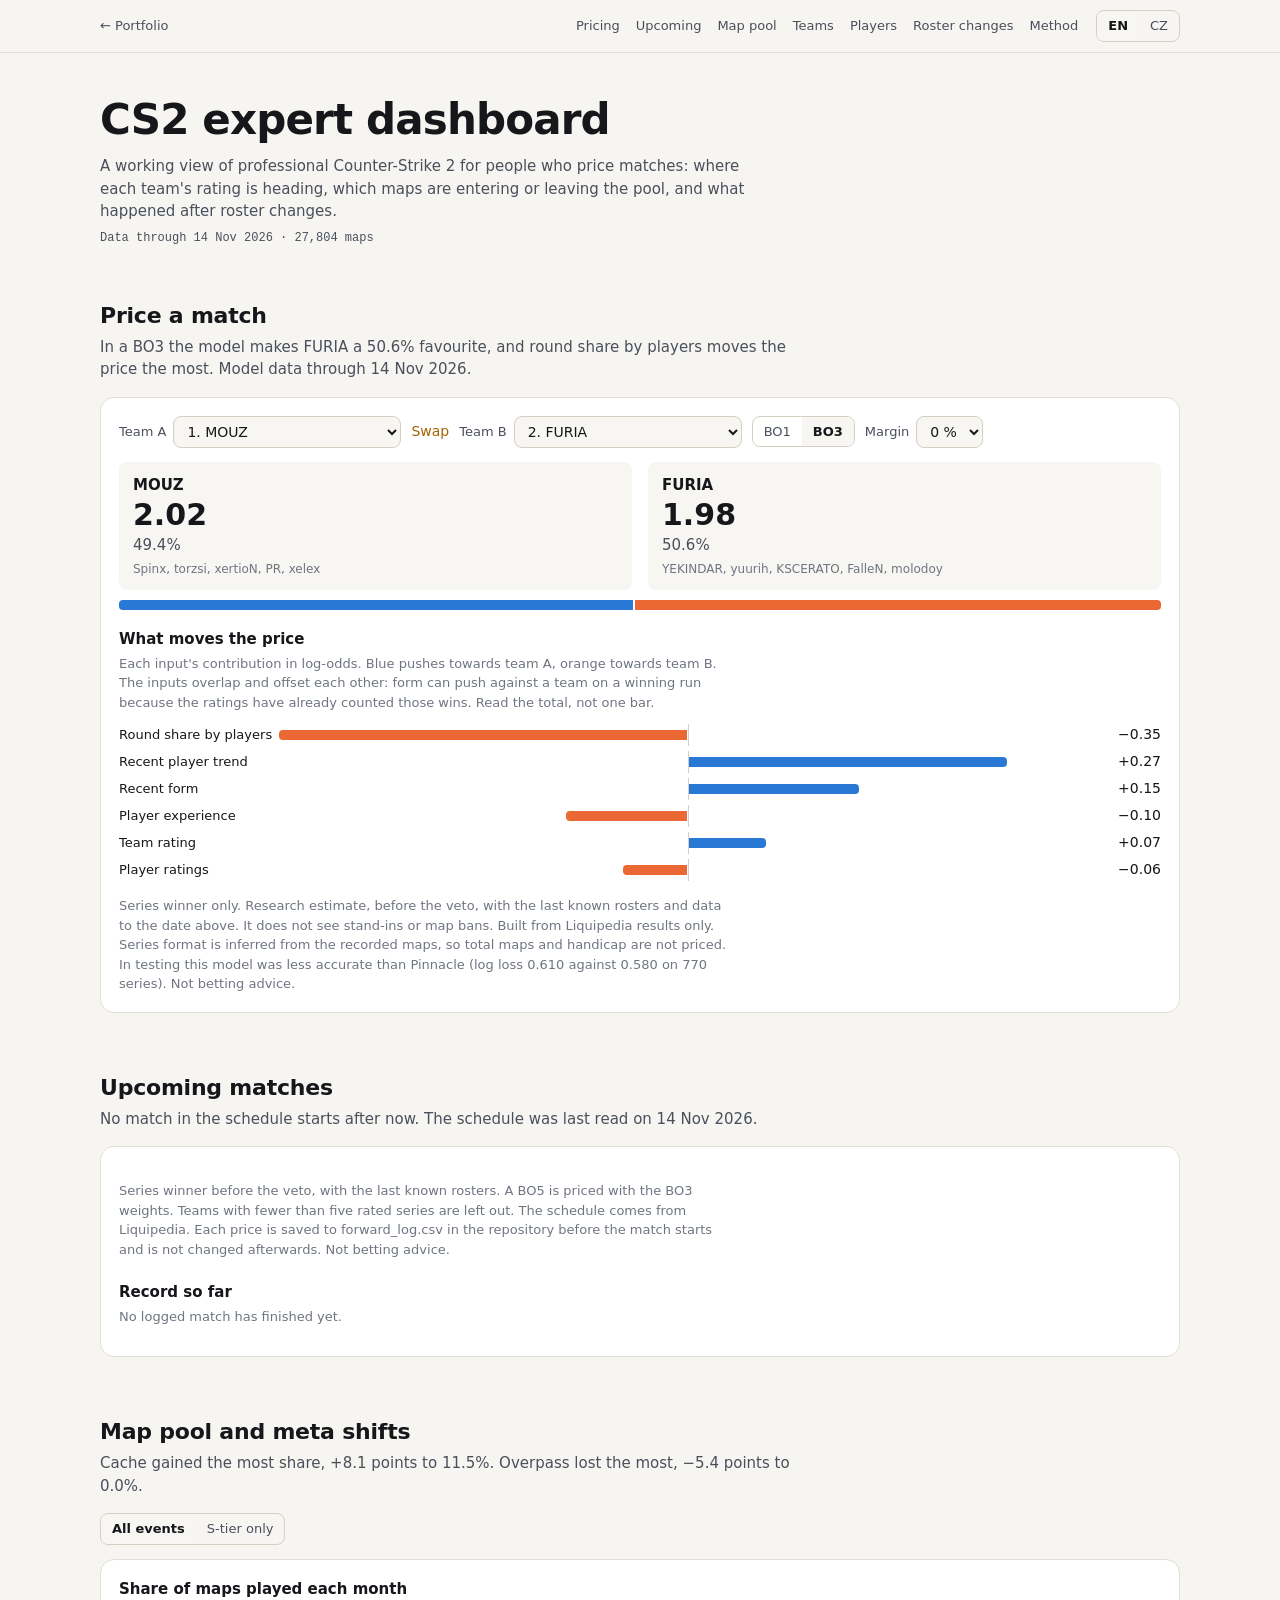
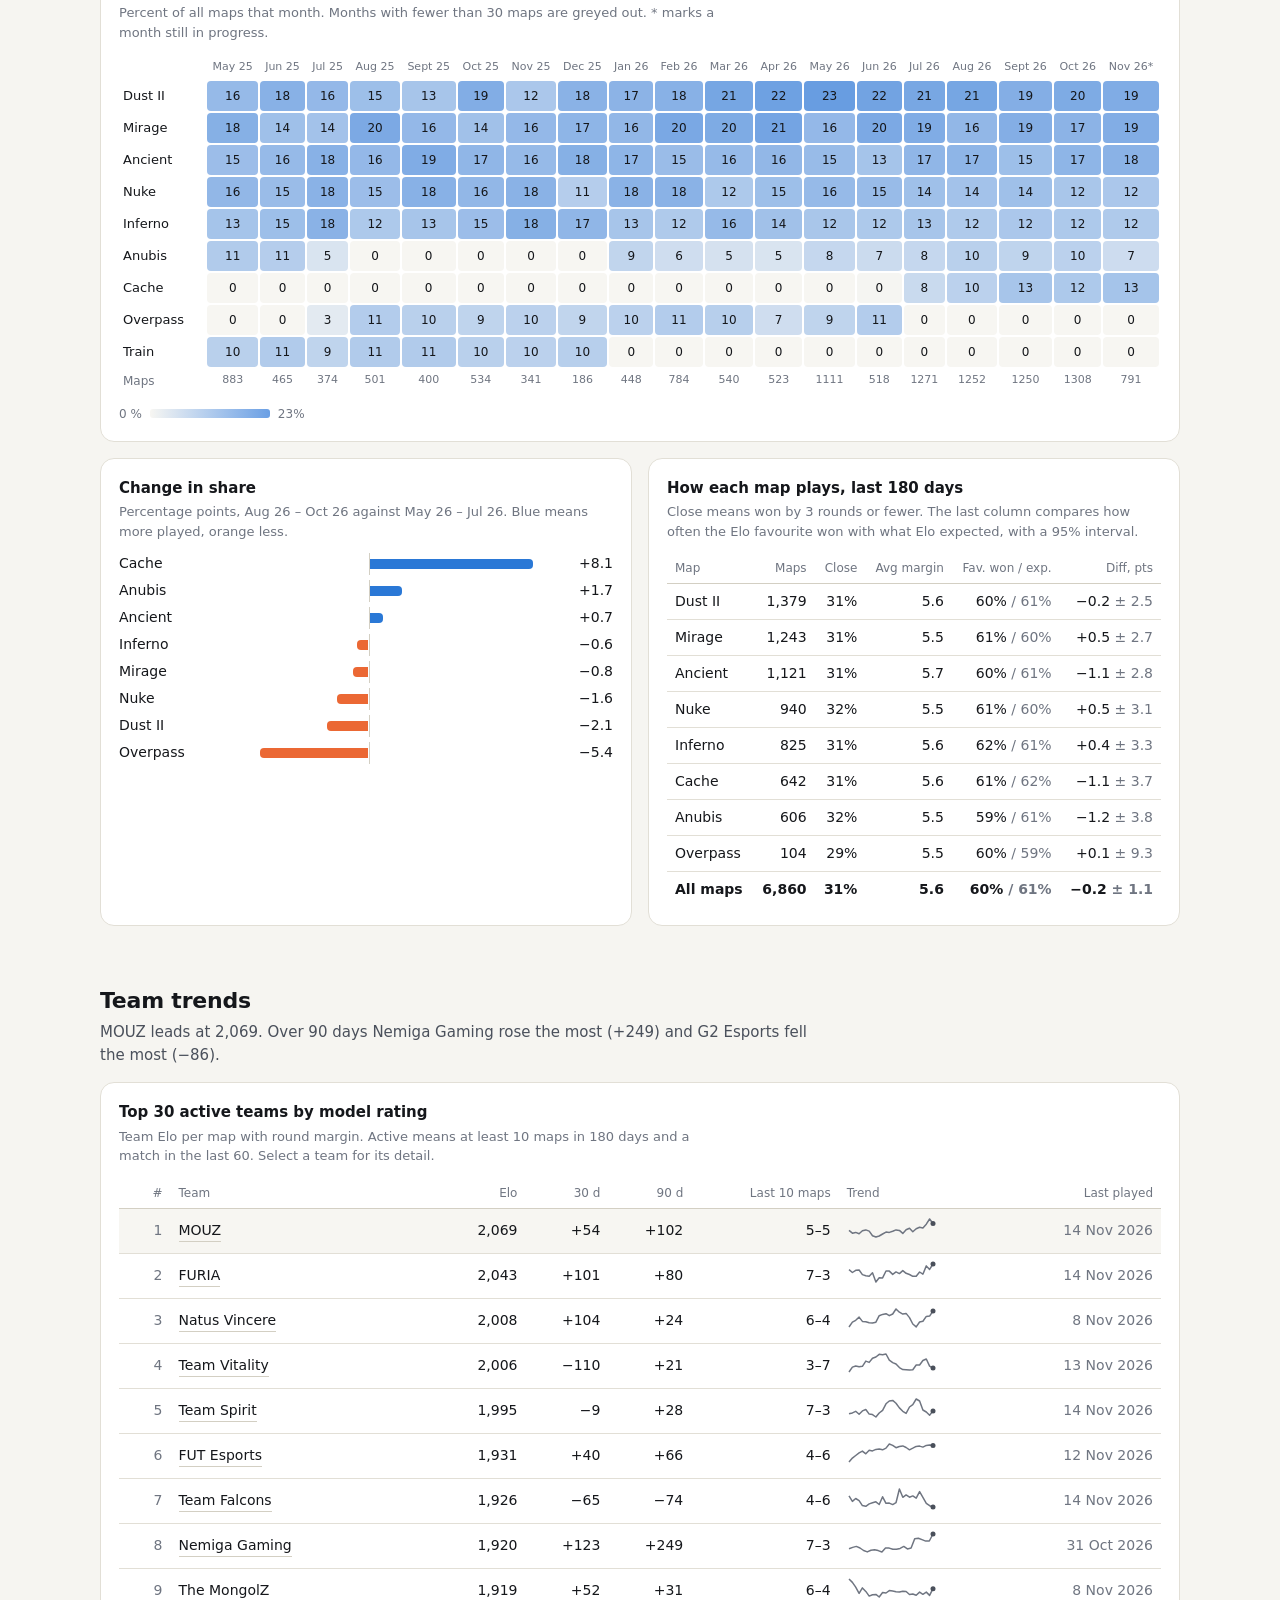
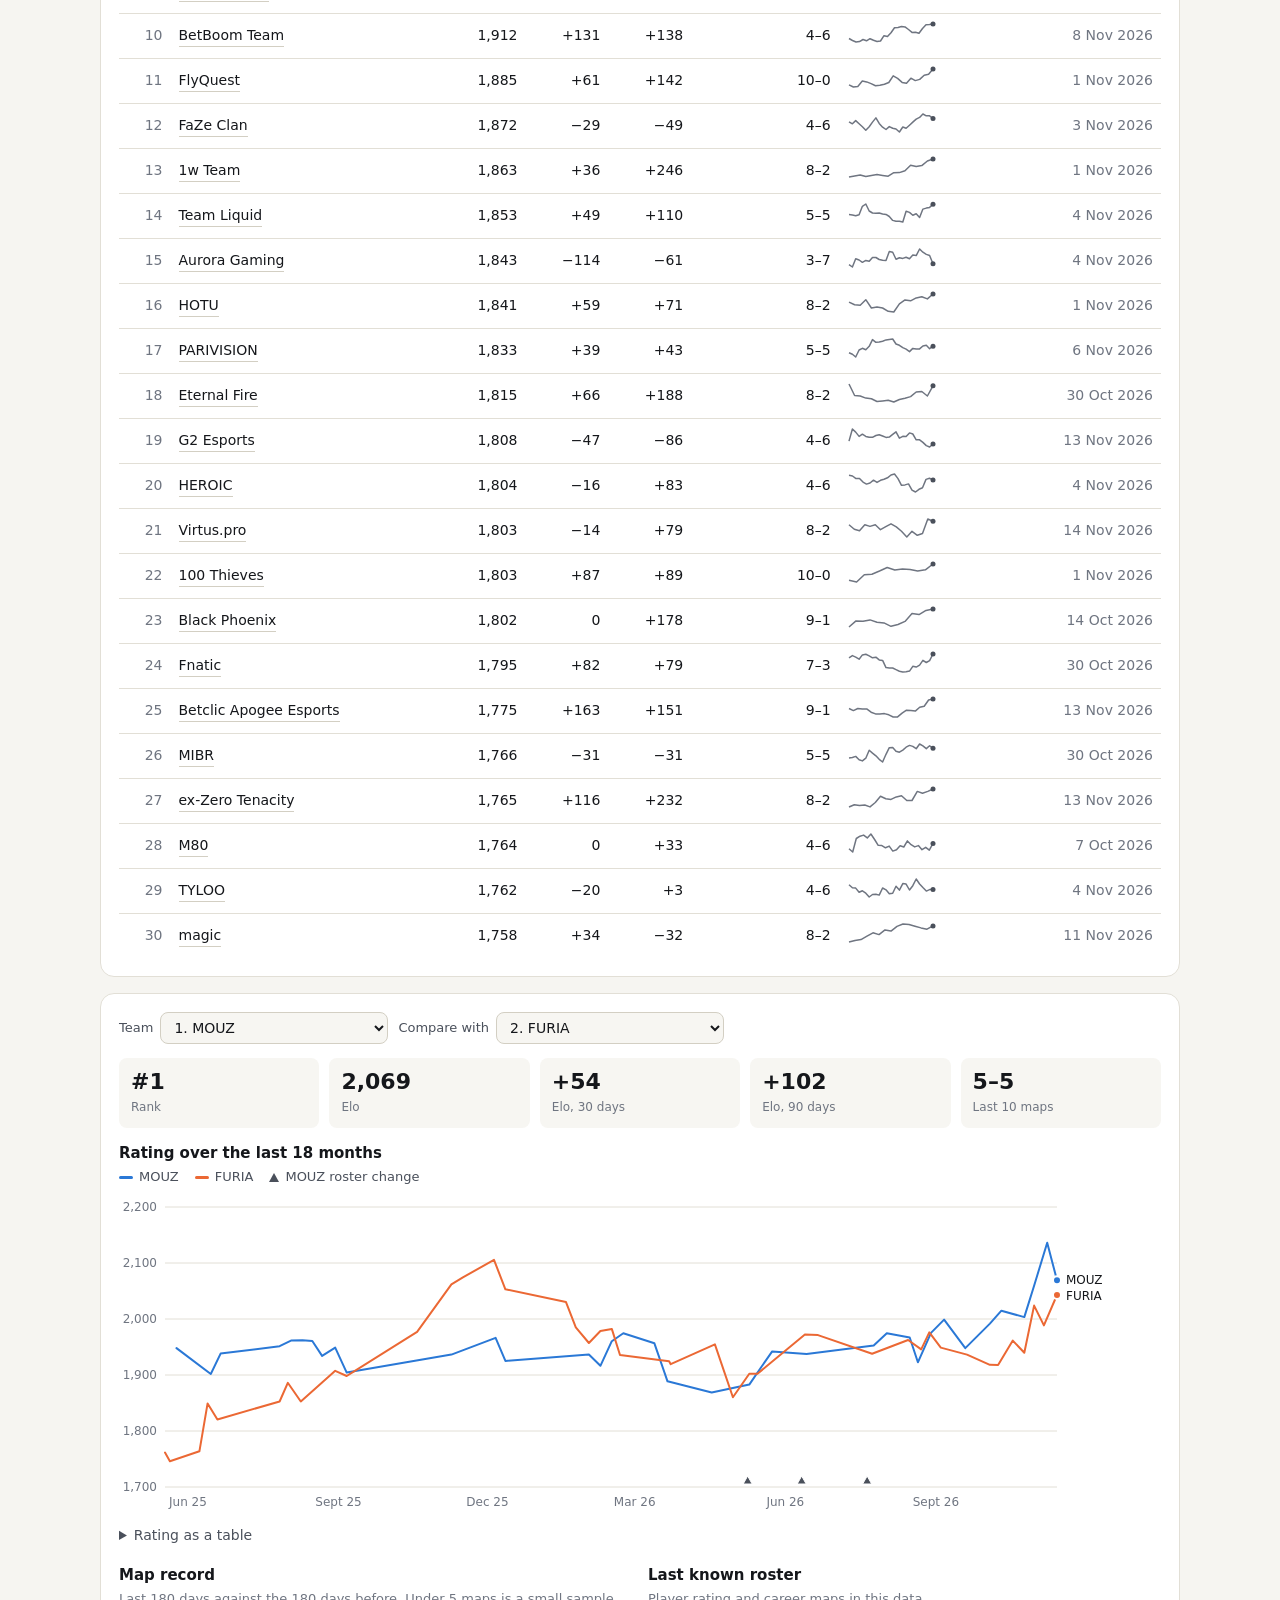
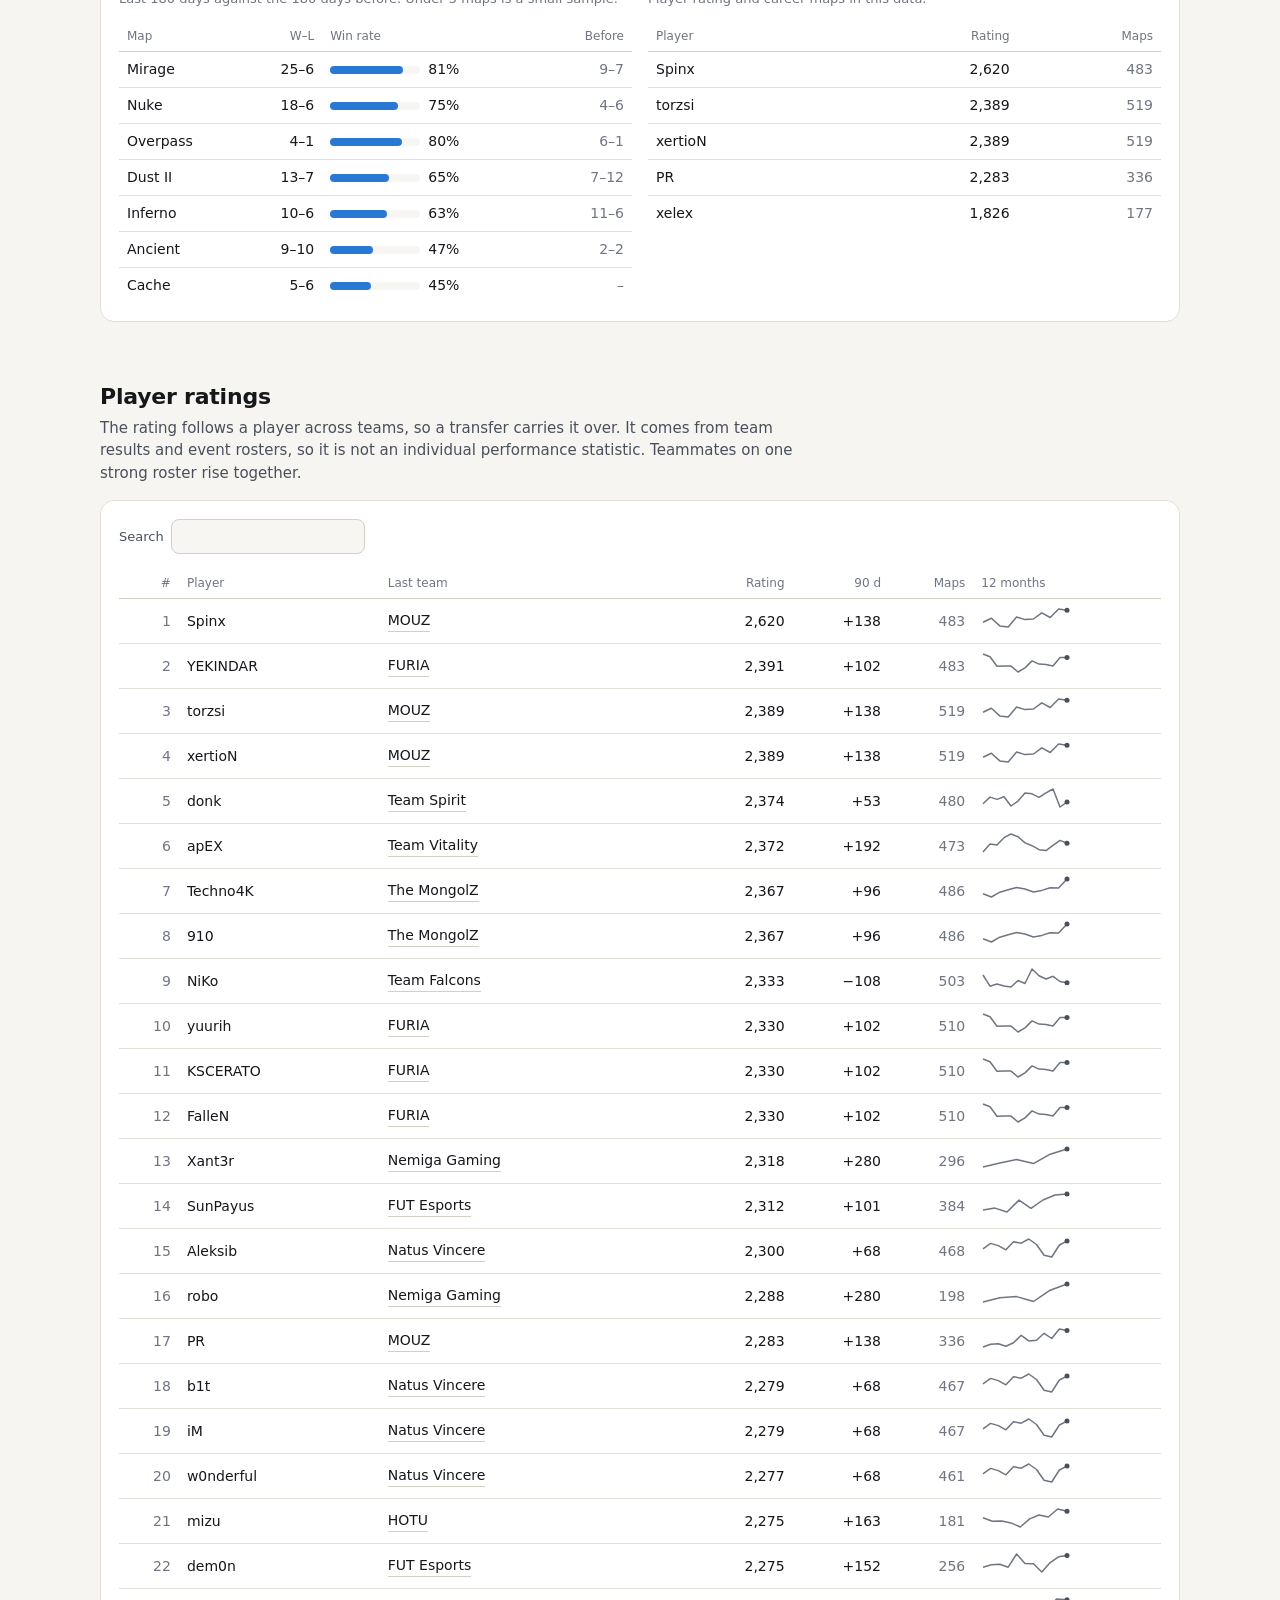
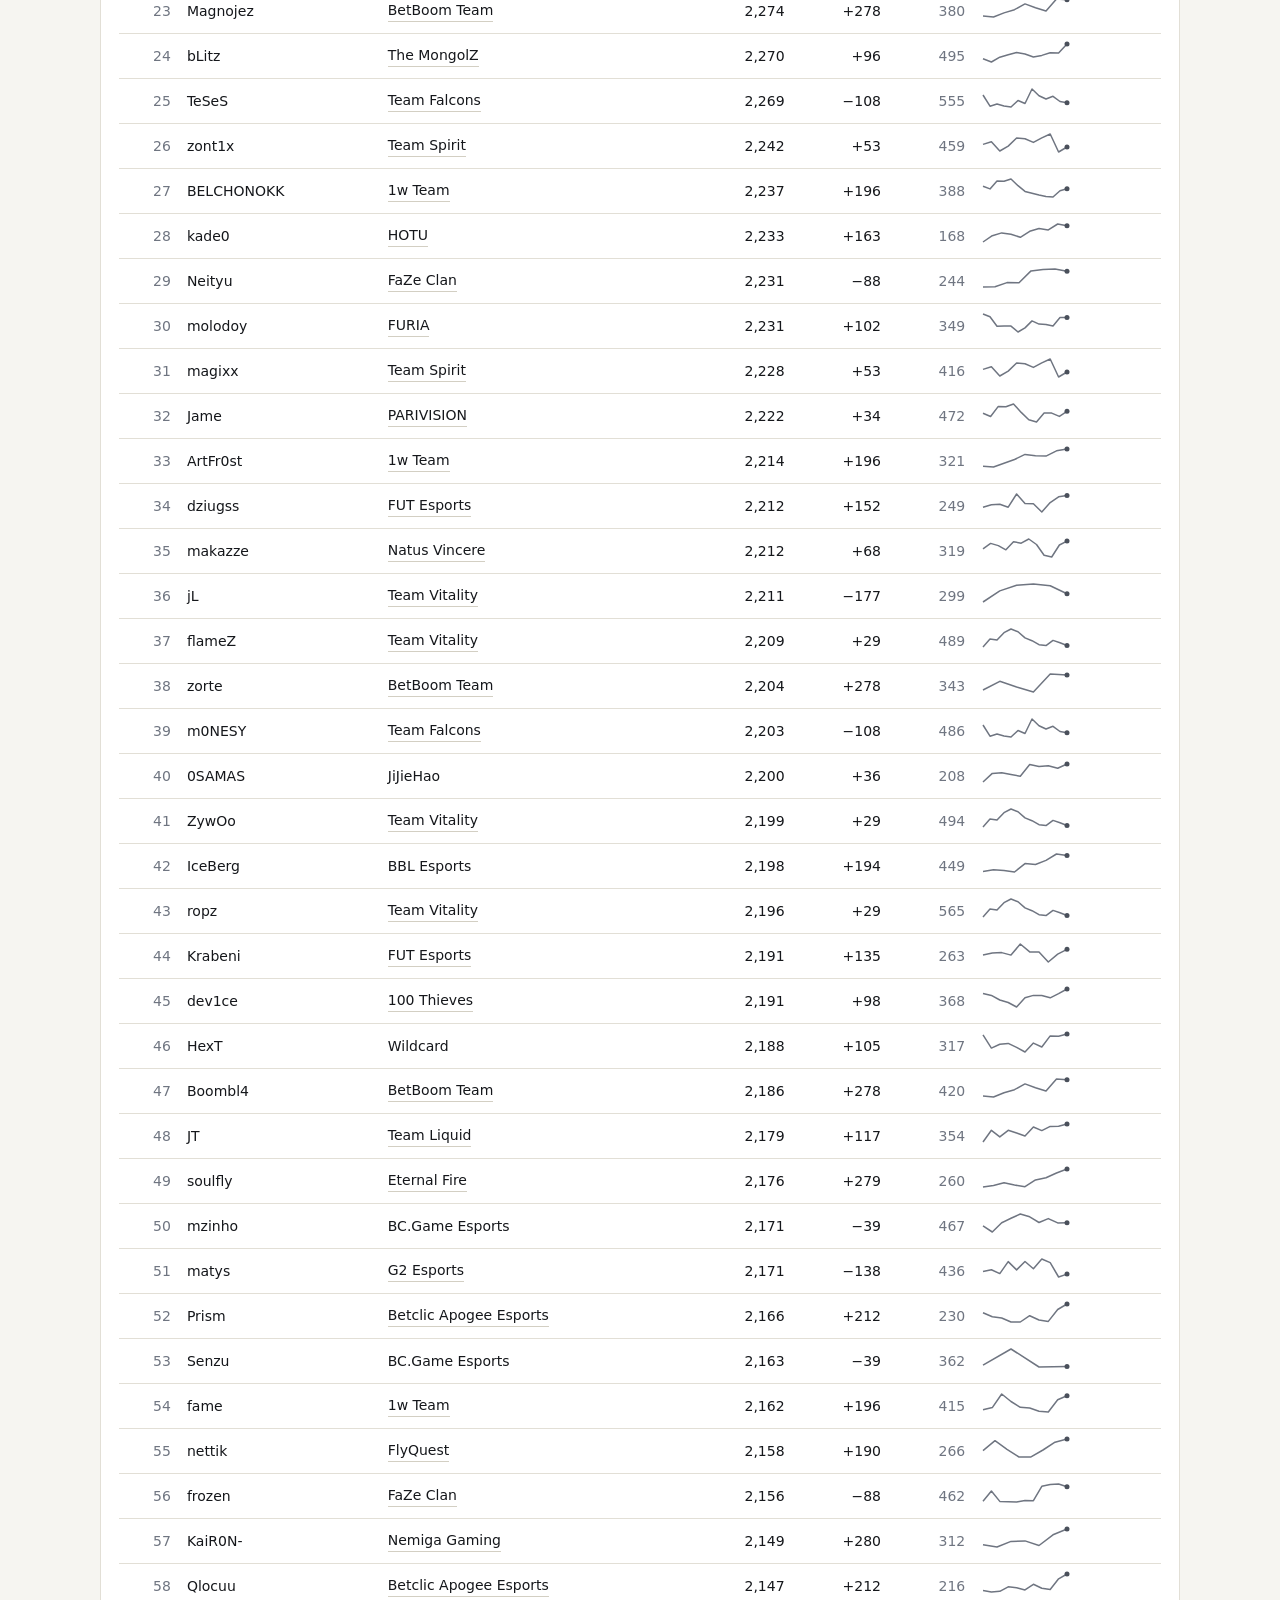
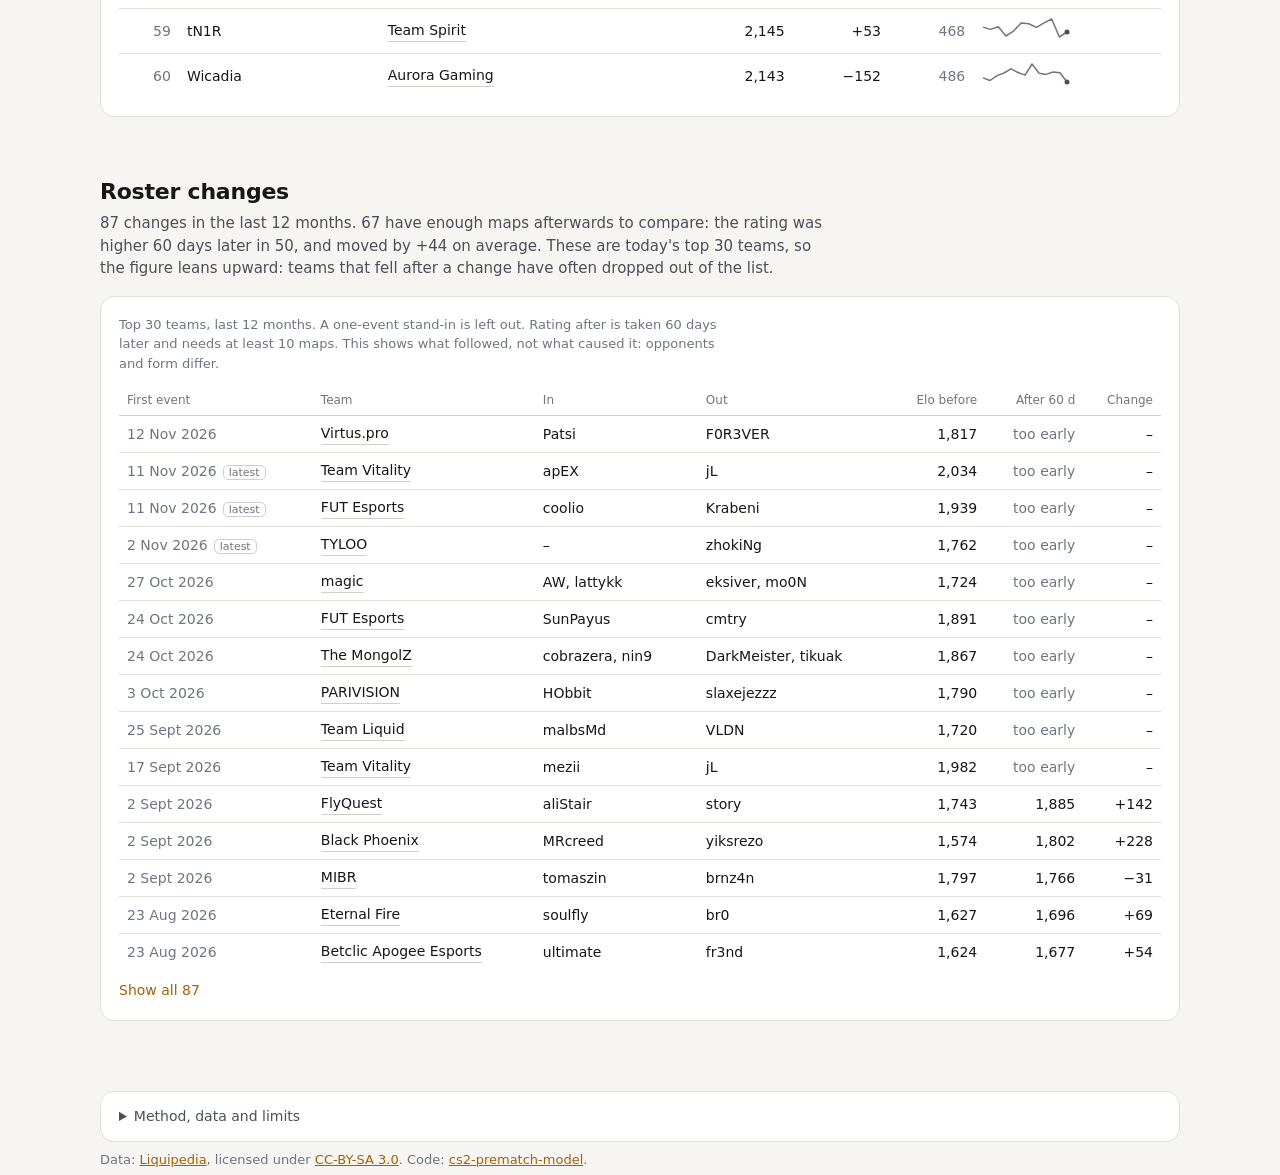
==== commit 6b8843cd: "CS2 dashboard: upcoming matches with model prices" ====
--- a/cs2/index.html
+++ b/cs2/index.html
@@ -78,7 +78,7 @@
 <body>
 <header class="bar"><div class="wrap">
   <a class="back" href="../"><span class="en">← Portfolio</span><span class="cs">← Portfolio</span></a>
-  <nav><a href="#price" id="priceNav"><span class="en">Pricing</span><span class="cs">Ceny</span></a><a href="#pool"><span class="en">Map pool</span><span class="cs">Map pool</span></a><a href="#teams"><span class="en">Teams</span><span class="cs">Týmy</span></a><a href="#players"><span class="en">Players</span><span class="cs">Hráči</span></a><a href="#moves"><span class="en">Roster changes</span><span class="cs">Změny soupisek</span></a><a href="#method"><span class="en">Method</span><span class="cs">Metoda</span></a></nav>
+  <nav><a href="#price" id="priceNav"><span class="en">Pricing</span><span class="cs">Ceny</span></a><a href="#next" id="nextNav"><span class="en">Upcoming</span><span class="cs">Zápasy</span></a><a href="#pool"><span class="en">Map pool</span><span class="cs">Map pool</span></a><a href="#teams"><span class="en">Teams</span><span class="cs">Týmy</span></a><a href="#players"><span class="en">Players</span><span class="cs">Hráči</span></a><a href="#moves"><span class="en">Roster changes</span><span class="cs">Změny soupisek</span></a><a href="#method"><span class="en">Method</span><span class="cs">Metoda</span></a></nav>
   <div class="seg" role="group" aria-label="Language"><button data-lang="en">EN</button><button data-lang="cs">CZ</button></div>
 </div></header>
 <main class="wrap">
@@ -106,6 +106,18 @@
         <div style="grid-column:1/-1"><h3><span class="en">What moves the price</span><span class="cs">Co hýbe cenou</span></h3><p class="sub"><span class="en">Each input's contribution in log-odds. Blue pushes towards team A, orange towards team B. The inputs overlap and offset each other: form can push against a team on a winning run because the ratings have already counted those wins. Read the total, not one bar.</span><span class="cs">Příspěvek každého vstupu v log-odds. Modrá tlačí k týmu A, oranžová k týmu B. Vstupy se překrývají a vzájemně vyvažují: forma může tlačit proti týmu v sérii výher, protože ratingy už ty výhry započítaly. Čti celek, ne jeden sloupec.</span></p><div class="shift" id="drivers"></div></div>
       </div>
       <p class="sub" style="margin:16px 0 0"><span class="en">Series winner only. Research estimate, before the veto, with the last known rosters and data to the date above. It does not see stand-ins or map bans. Built from Liquipedia results only. Series format is inferred from the recorded maps, so total maps and handicap are not priced. In testing this model was less accurate than Pinnacle (log loss 0.610 against 0.580 on 770 series). Not betting advice.</span><span class="cs">Jen vítěz série. Výzkumný odhad před vetem, s posledními známými soupiskami a daty k výše uvedenému dni. Nevidí záskoky ani zákazy map. Vychází jen z výsledků na Liquipedii. Formát série se odvozuje ze zaznamenaných map, proto se neoceňuje počet map ani handicap. V testu byl tento model méně přesný než Pinnacle (log loss 0,610 proti 0,580 na 770 sériích). Nejde o sázkové doporučení.</span></p>
+    </div>
+  </section>
+
+  <section id="next" hidden>
+    <h2><span class="en">Upcoming matches</span><span class="cs">Nadcházející zápasy</span></h2>
+    <p class="finding" id="nextFinding"></p>
+    <div class="card">
+      <div class="scroll"><table id="nextTable"></table></div>
+      <p class="sub" style="margin:16px 0 0"><span class="en">Series winner before the veto, with the last known rosters. A BO5 is priced with the BO3 weights. Teams with fewer than five rated series are left out. The schedule comes from Liquipedia. Each price is saved to forward_log.csv in the repository before the match starts and is not changed afterwards. Not betting advice.</span><span class="cs">Vítěz série před vetem, s posledními známými soupiskami. BO5 se oceňuje vahami pro BO3. Týmy s méně než pěti hodnocenými sériemi se vynechávají. Program je z Liquipedie. Každá cena se před začátkem zápasu uloží do forward_log.csv v repozitáři a potom se už nemění. Nejde o sázkové doporučení.</span></p>
+      <h3 style="margin-top:22px"><span class="en">Record so far</span><span class="cs">Dosavadní bilance</span></h3>
+      <p class="sub" id="recordText"></p>
+      <div class="scroll"><table id="recordTable"></table></div>
     </div>
   </section>
 
@@ -198,6 +210,7 @@
 <div id="tip" role="status"></div>
 <script src="expert_data.js"></script>
 <script src="expert_prices.js"></script>
+<script src="expert_upcoming.js"></script>
 <script>
 (() => {
 const D = window.CS2_EXPERT, $ = (id) => document.getElementById(id);
@@ -373,11 +386,34 @@
   $('boSeg').addEventListener('click', (e) => { const b = e.target.closest('[data-bo]'); if (b) { S.bo = Number(b.dataset.bo); renderPrice(); } });
 }
 
+const U = window.CS2_UPCOMING;
+if (U) $('next').hidden = false; else $('nextNav').remove();
+function renderUpcoming() {
+  if (!U) return;
+  const at = (iso) => new Date(iso).toLocaleString(loc(), { weekday: 'short', day: 'numeric', month: 'short', hour: '2-digit', minute: '2-digit' });
+  const odd = (x) => num(1 / x, 2), inTop = (n) => P && P.teams.includes(n);
+  const pair = (r) => { const names = `${esc(r[2])} – ${esc(r[3])}`; return inTop(r[2]) && inTop(r[3]) ? `<button class="link" data-a="${esc(r[2])}" data-b="${esc(r[3])}" data-bo="${r[4] === 1 ? 1 : 3}">${names}</button>` : names; };
+  const rows = U.matches.filter((r) => Date.parse(r[0]) > Date.now());
+  $('nextFinding').textContent = rows.length
+    ? t(`${rows.length} matches in the next seven days, priced from results through ${day(U.through)}. Times are in your time zone. A linked match opens in the pricing panel above.`, `Zápasů v příštích sedmi dnech: ${rows.length}. Ceny vycházejí z výsledků do ${day(U.through)}, časy jsou ve tvém časovém pásmu. Zápas s odkazem se otevře v panelu Ceny výše.`)
+    : t(`No match in the schedule starts after now. The schedule was last read on ${day(U.made.slice(0, 10))}.`, `V programu není žádný zápas, který teprve začne. Program byl naposledy načten ${day(U.made.slice(0, 10))}.`);
+  $('nextTable').innerHTML = rows.length ? `<thead><tr><th class="l">${t('Start', 'Začátek')}</th><th class="l">${t('Event', 'Turnaj')}</th><th class="l">${t('Match', 'Zápas')}</th><th>${t('Format', 'Formát')}</th><th>${t('First team wins', 'Vyhraje první tým')}</th><th>${t('Fair odds', 'Férové kurzy')}</th></tr></thead><tbody>${rows.map((r) => `<tr><td class="l mut">${esc(at(r[0]))}</td><td class="l wrapc">${esc(r[1])}</td><td class="l">${pair(r)}</td><td>BO${r[4]}</td><td>${pct(r[5], 1)}</td><td>${odd(r[5])} / ${odd(1 - r[5])}</td></tr>`).join('')}</tbody>` : '';
+  const R = U.record;
+  $('recordText').textContent = R
+    ? t(`${R.n} logged ${R.n === 1 ? 'match has' : 'matches have'} finished: log loss ${num(R.logloss, 3)}, and the model's favourite won ${pct(R.accuracy)}.${R.n < 200 ? ' This is still a small sample.' : ''}`, `Dohraných zápasů se záznamem: ${R.n}. Log loss ${num(R.logloss, 3)}, favorit modelu vyhrál v ${pct(R.accuracy)} případů.${R.n < 200 ? ' Je to zatím malý vzorek.' : ''}`)
+    : t('No logged match has finished yet.', 'Zatím se nedohrál žádný zápas se záznamem.');
+  $('recordTable').innerHTML = U.results.length ? `<thead><tr><th class="l">${t('Start', 'Začátek')}</th><th class="l">${t('Match', 'Zápas')}</th><th>${t('First team wins', 'Vyhraje první tým')}</th><th class="l">${t('Winner', 'Vítěz')}</th></tr></thead><tbody>${U.results.map((r) => `<tr><td class="l mut">${esc(at(r[0]))}</td><td class="l">${esc(r[2])} – ${esc(r[3])}</td><td>${pct(r[5], 1)}</td><td class="l">${esc(r[6] ? r[2] : r[3])}</td></tr>`).join('')}</tbody>` : '';
+}
+if (U) $('nextTable').addEventListener('click', (e) => {
+  const b = e.target.closest('[data-a]');
+  if (b) { S.a = b.dataset.a; S.b = b.dataset.b; S.bo = Number(b.dataset.bo); renderPrice(); $('price').scrollIntoView({ behavior: 'smooth' }); }
+});
+
 function renderAll() {
   document.documentElement.lang = S.lang; document.documentElement.classList.toggle('is-cs', S.lang === 'cs');
   document.querySelectorAll('[data-lang]').forEach((b) => b.setAttribute('aria-pressed', b.dataset.lang === S.lang));
   $('asof').textContent = t(`Data through ${day(D.asof)} · ${num(D.maps_total)} maps`, `Data do ${day(D.asof)} · ${num(D.maps_total)} map`);
-  renderPrice(); renderPool(); renderRank(); renderTeam(); renderPlayers(); renderMoves();
+  renderPrice(); renderUpcoming(); renderPool(); renderRank(); renderTeam(); renderPlayers(); renderMoves();
 }
 document.addEventListener('click', (e) => {
   const lang = e.target.closest('[data-lang]'), tier = e.target.closest('[data-tier]'), tm = e.target.closest('[data-team]');
